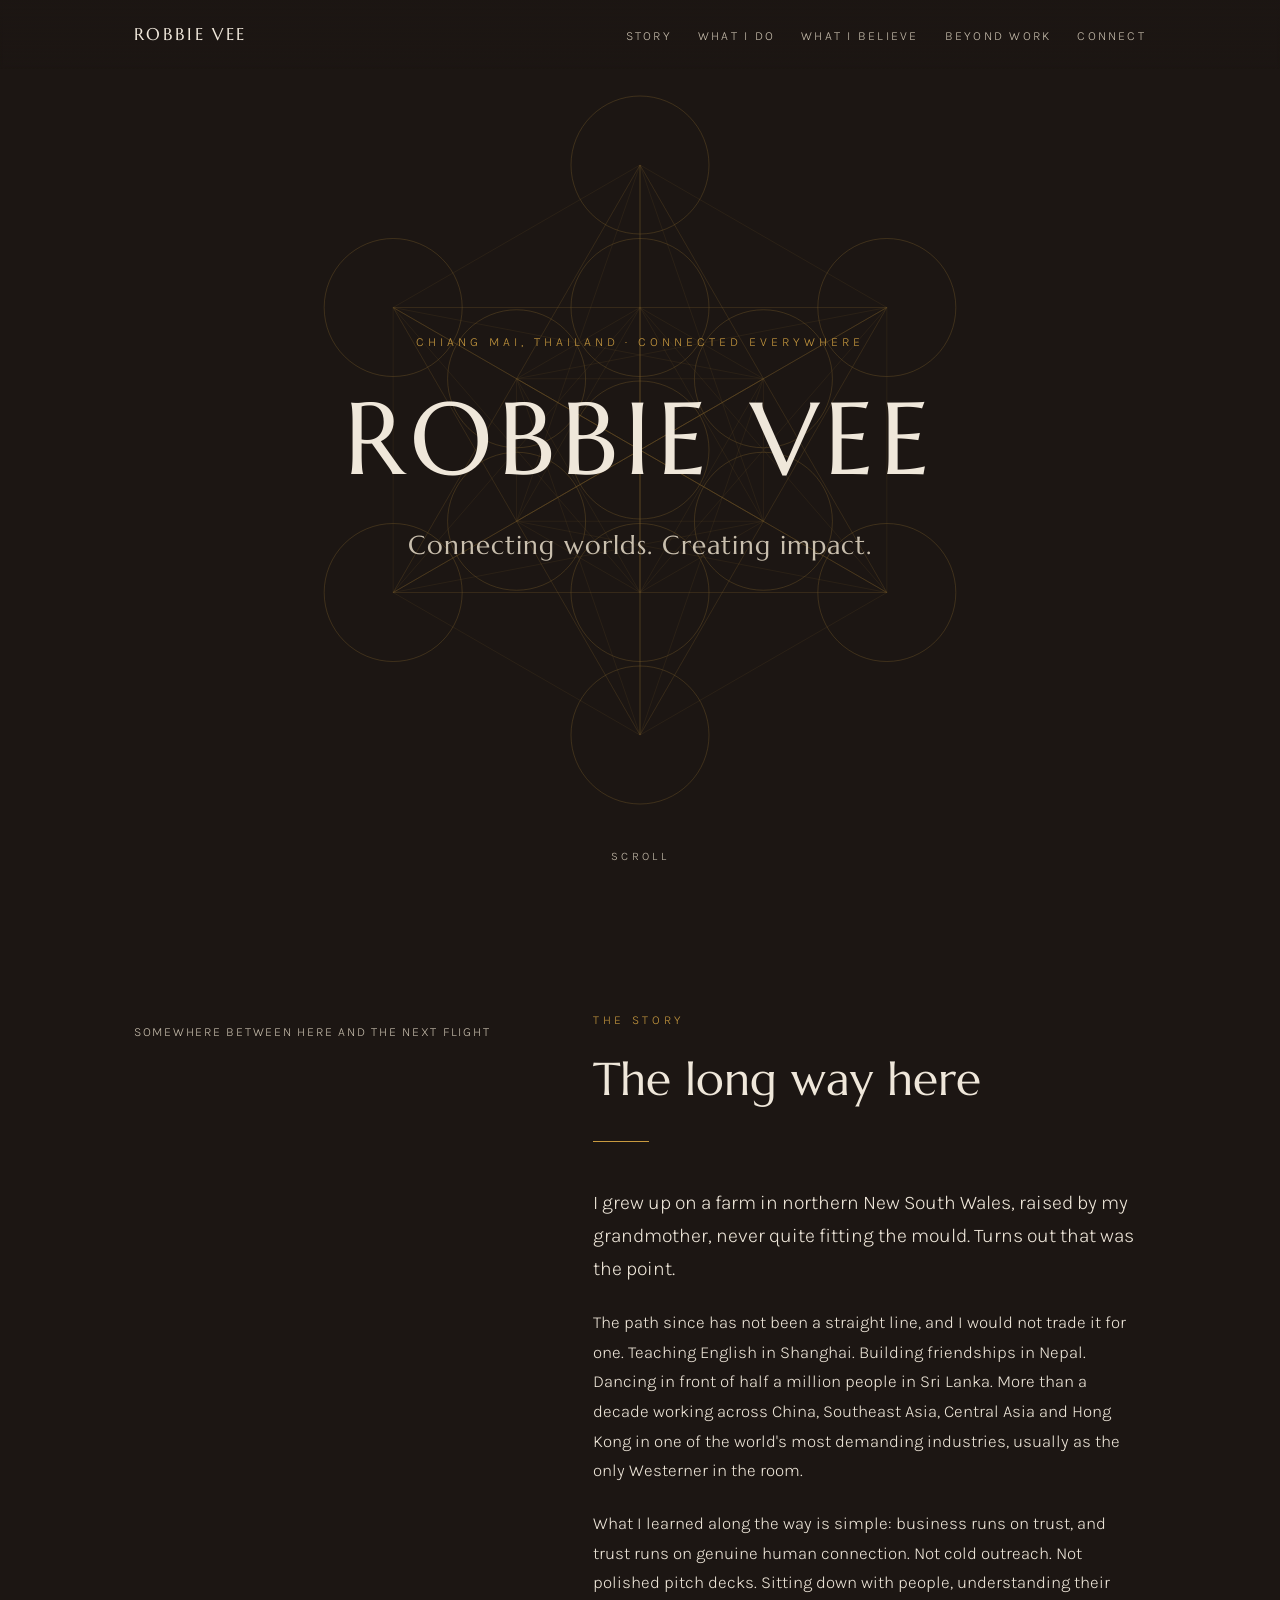
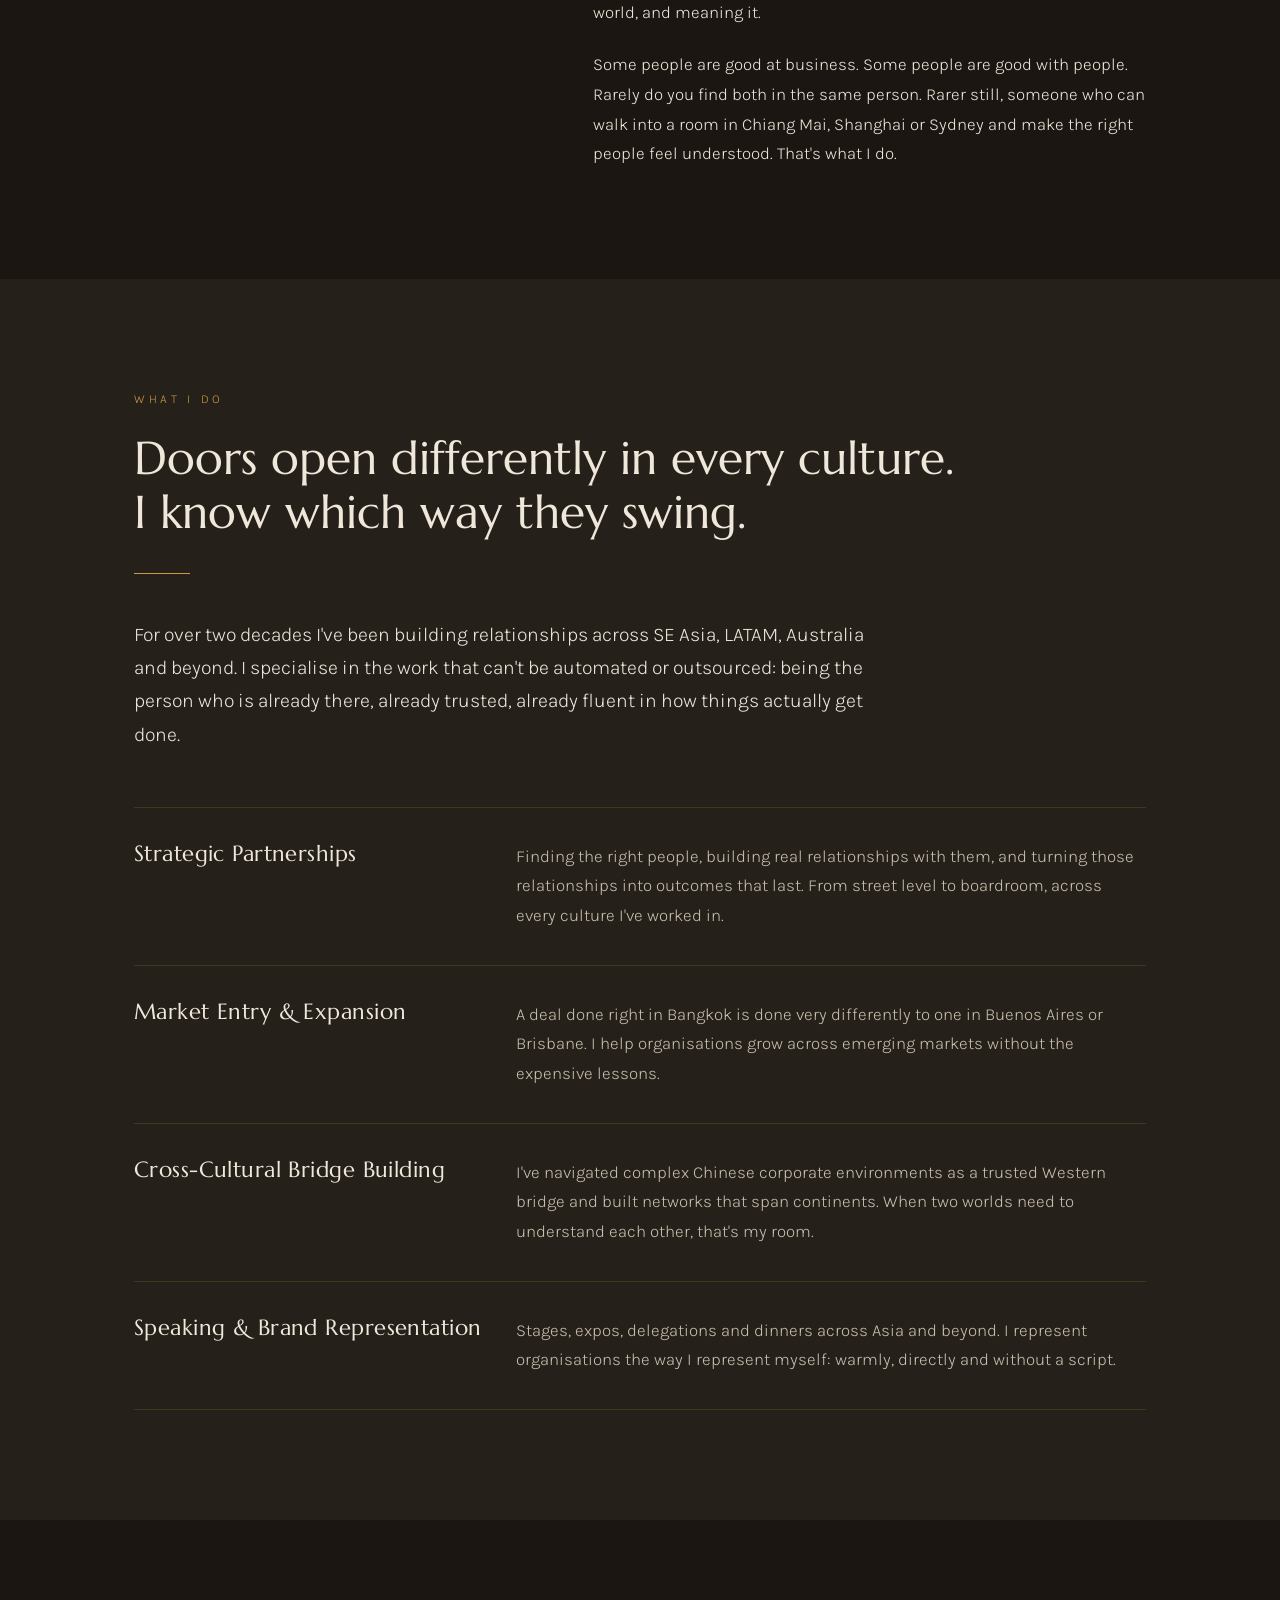
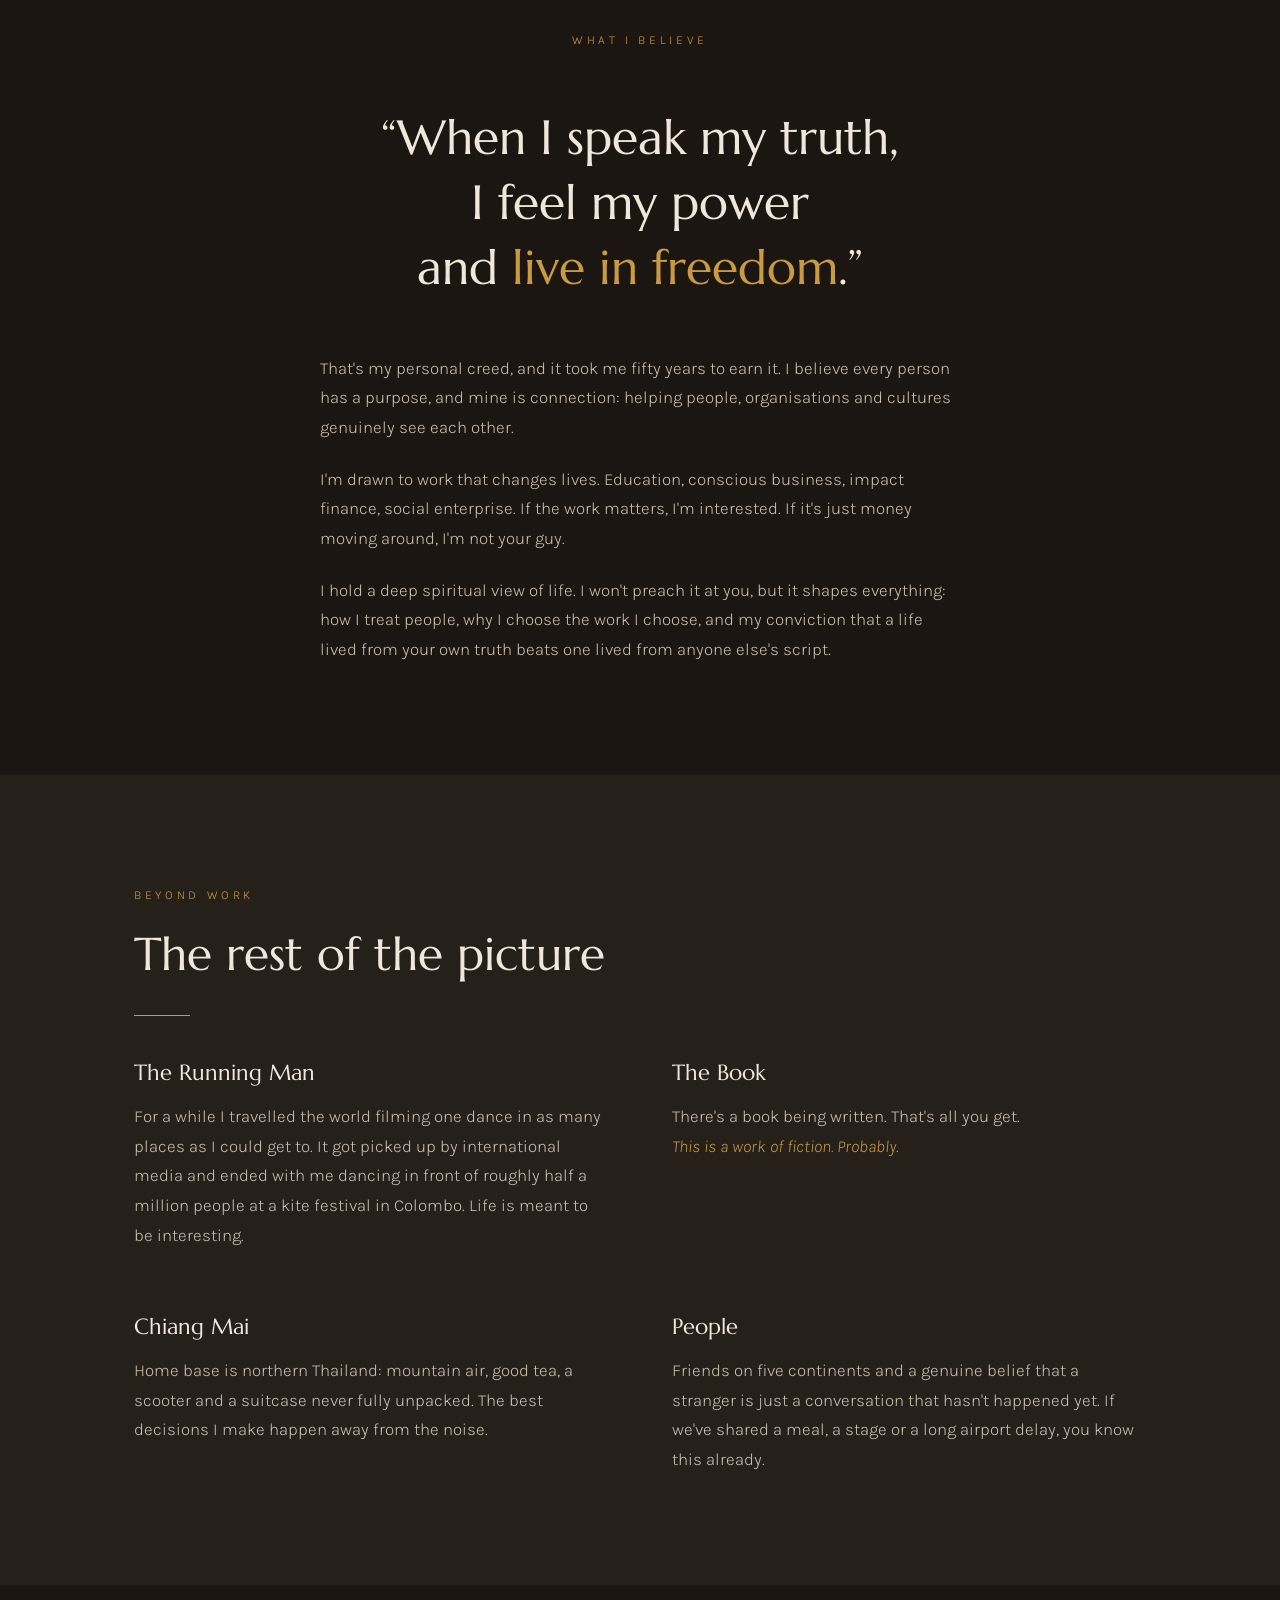
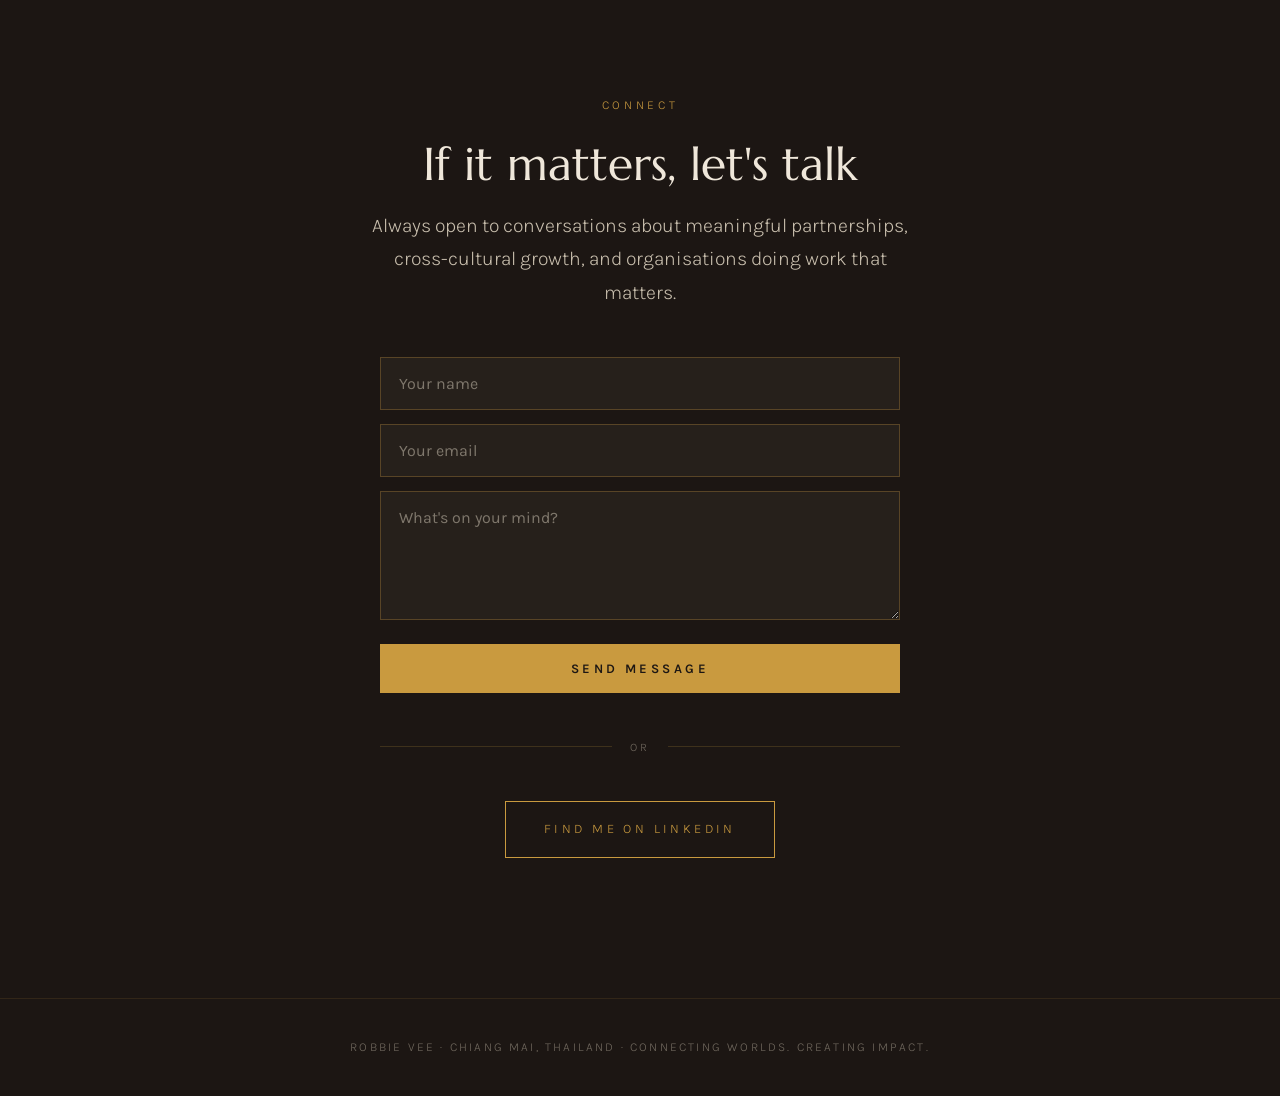
==== index.html @ 4f745de5 "Update index.html" ====
<!DOCTYPE html>
<html lang="en">
<head>
<meta charset="UTF-8">
<meta name="viewport" content="width=device-width, initial-scale=1.0">
<title>Robbie Vee</title>
<link rel="icon" href="data:image/svg+xml,%3Csvg xmlns='http://www.w3.org/2000/svg' viewBox='0 0 64 64'%3E%3Crect width='64' height='64' rx='12' fill='%231c1613'/%3E%3Ctext x='32' y='45' font-family='Georgia,serif' text-anchor='middle' font-size='30' fill='%23c99a3f'%3ERV%3C/text%3E%3C/svg%3E">
<meta name="description" content="Robbie Vee. Cross-cultural connector across SE Asia and emerging markets. Partnerships, business development and genuine human connection. Based in Chiang Mai.">
<link rel="canonical" href="https://robbievee.com/">
<link rel="preconnect" href="https://fonts.googleapis.com">
<link rel="preconnect" href="https://fonts.gstatic.com" crossorigin>
<link href="https://fonts.googleapis.com/css2?family=Marcellus&family=Karla:ital,wght@0,300;0,400;0,500;0,600;1,400&display=swap" rel="stylesheet">
<style>
:root{
  --teak:#1c1613;
  --teak-soft:#26201b;
  --ivory:#efe7da;
  --ivory-dim:#c9bfae;
  --brass:#c99a3f;
  --brass-soft:rgba(201,154,63,.35);
  --jade:#5e8f7c;
  --maxw:1060px;
}
*{margin:0;padding:0;box-sizing:border-box}
html{scroll-behavior:smooth}
body{
  background:var(--teak);
  color:var(--ivory);
  font-family:'Karla',sans-serif;
  font-weight:300;
  line-height:1.75;
  font-size:1.06rem;
  -webkit-font-smoothing:antialiased;
}
::selection{background:var(--brass);color:var(--teak)}
h1,h2,h3,.serif{font-family:'Marcellus',serif;font-weight:400;line-height:1.15}
a{color:var(--brass);text-decoration:none}
a:hover{color:var(--ivory)}
a:focus-visible,button:focus-visible{outline:2px solid var(--brass);outline-offset:3px}
.wrap{max-width:var(--maxw);margin:0 auto;padding:0 24px}

/* ---------- nav ---------- */
nav{
  position:fixed;top:0;left:0;right:0;z-index:50;
  background:linear-gradient(to bottom,rgba(28,22,19,.92),rgba(28,22,19,0));
  backdrop-filter:blur(2px);
}
.nav-inner{
  max-width:var(--maxw);margin:0 auto;padding:20px 24px;
  display:flex;justify-content:space-between;align-items:baseline;
}
.nav-name{font-family:'Marcellus',serif;font-size:1.05rem;letter-spacing:.14em;color:var(--ivory)}
.nav-links{display:flex;gap:26px;font-size:.78rem;letter-spacing:.18em;text-transform:uppercase}
.nav-links a{color:var(--ivory-dim)}
.nav-links a:hover{color:var(--brass)}
@media(max-width:640px){.nav-links{display:none}}

/* ---------- hero ---------- */
header{
  min-height:100svh;
  display:flex;align-items:center;justify-content:center;
  position:relative;overflow:hidden;text-align:center;
}
#cube{
  position:absolute;top:50%;left:50%;
  transform:translate(-50%,-50%);
  width:min(140vw,900px);height:min(140vw,900px);
  opacity:.5;pointer-events:none;
}
.hero-inner{position:relative;z-index:2;padding:0 24px}
.hero-eyebrow{
  font-size:.78rem;letter-spacing:.32em;text-transform:uppercase;
  color:var(--brass);margin-bottom:26px;
}
h1{
  font-size:clamp(3rem,10vw,6.4rem);
  letter-spacing:.06em;
  color:var(--ivory);
}
.hero-line{
  margin-top:26px;
  font-family:'Marcellus',serif;
  font-size:clamp(1.15rem,3vw,1.6rem);
  color:var(--ivory-dim);
  letter-spacing:.04em;
}
.hero-scroll{
  position:absolute;bottom:34px;left:50%;transform:translateX(-50%);
  font-size:.72rem;letter-spacing:.3em;text-transform:uppercase;color:var(--ivory-dim);
}

/* ---------- shared section ---------- */
section{padding:110px 0;position:relative}
.eyebrow{
  font-size:.76rem;letter-spacing:.3em;text-transform:uppercase;
  color:var(--brass);margin-bottom:22px;
}
h2{font-size:clamp(1.9rem,4.5vw,2.9rem);margin-bottom:34px;color:var(--ivory)}
.rule{width:56px;height:1px;background:var(--brass);margin:0 0 44px}
p+p{margin-top:1.35em}
.lede{font-size:1.22rem;line-height:1.7;color:var(--ivory)}
.cols{display:grid;grid-template-columns:minmax(0,1fr) minmax(0,1.4fr);gap:64px;align-items:start}
@media(max-width:820px){.cols{grid-template-columns:1fr;gap:36px}}
.sticky-side{position:sticky;top:120px}
@media(max-width:820px){.sticky-side{position:static}}
em{font-style:italic}

/* ---------- photo slots ---------- */
.photo{
  width:100%;aspect-ratio:4/5;object-fit:cover;
  border:1px solid var(--brass-soft);
  display:block;
  filter:saturate(.9);
}
.photo-wide{aspect-ratio:16/10}
.photo-cap{
  margin-top:12px;font-size:.78rem;letter-spacing:.14em;
  text-transform:uppercase;color:var(--ivory-dim);
}

/* ---------- story ---------- */
#story{background:var(--teak)}

/* ---------- work ---------- */
#work{background:var(--teak-soft)}
.work-list{margin-top:56px;display:grid;gap:0}
.work-item{
  padding:34px 0;border-top:1px solid rgba(201,154,63,.18);
  display:grid;grid-template-columns:minmax(0,.9fr) minmax(0,1.6fr);gap:28px;
}
.work-item:last-child{border-bottom:1px solid rgba(201,154,63,.18)}
.work-item h3{font-size:1.35rem;color:var(--ivory);letter-spacing:.02em}
.work-item p{color:var(--ivory-dim)}
@media(max-width:680px){.work-item{grid-template-columns:1fr;gap:10px}}

/* ---------- believe ---------- */
#believe{background:var(--teak);text-align:center}
#believe .wrap{max-width:820px}
.creed{
  font-family:'Marcellus',serif;
  font-size:clamp(1.7rem,5vw,3rem);
  line-height:1.35;color:var(--ivory);
  margin:54px 0;
}
.creed span{color:var(--brass)}
.believe-body{text-align:left;max-width:640px;margin:0 auto;color:var(--ivory-dim)}
.believe-body p+p{margin-top:1.3em}

/* ---------- beyond ---------- */
#beyond{background:var(--teak-soft)}
.beyond-grid{display:grid;grid-template-columns:1fr 1fr;gap:64px;margin-top:20px}
@media(max-width:760px){.beyond-grid{grid-template-columns:1fr;gap:48px}}
.beyond-grid h3{font-size:1.4rem;margin-bottom:16px;color:var(--ivory)}
.beyond-grid p{color:var(--ivory-dim)}
.probably{color:var(--brass);font-style:italic}

/* ---------- connect ---------- */
#connect{background:var(--teak);text-align:center;padding-bottom:140px}
#connect h2{margin-bottom:18px}
#connect .lede{max-width:560px;margin:0 auto 48px;color:var(--ivory-dim)}
.connect-links{display:flex;gap:22px;justify-content:center;flex-wrap:wrap}
.btn{
  display:inline-block;padding:16px 38px;
  border:1px solid var(--brass);color:var(--brass);
  font-size:.82rem;letter-spacing:.26em;text-transform:uppercase;
  transition:background .25s,color .25s;
}
.btn:hover{background:var(--brass);color:var(--teak)}
.btn.solid{background:var(--brass);color:var(--teak)}
.btn.solid:hover{background:var(--ivory);border-color:var(--ivory)}
.contact-form{max-width:520px;margin:0 auto;display:grid;grid-template-columns:1fr;gap:14px;text-align:left}
.contact-form input,.contact-form textarea{
  -webkit-appearance:none;appearance:none;border-radius:0;
  width:100%;padding:16px 18px;
  background-color:var(--teak-soft);border:1px solid rgba(201,154,63,.3);
  color:var(--ivory);font-family:'Karla',sans-serif;font-size:16px;
  resize:vertical;
}
.contact-form input::placeholder,.contact-form textarea::placeholder{color:rgba(201,191,174,.55)}
.contact-form input:focus,.contact-form textarea:focus{outline:none;border-color:var(--brass)}
.contact-form .btn{
  -webkit-appearance:none;appearance:none;border-radius:0;
  cursor:pointer;width:100%;margin-top:10px;
  font-family:'Karla',sans-serif;font-weight:600;
}
.form-divider{
  display:flex;align-items:center;gap:18px;
  max-width:520px;margin:44px auto;
  font-size:.72rem;letter-spacing:.3em;text-transform:uppercase;
  color:rgba(201,191,174,.5);
}
.form-divider::before,.form-divider::after{
  content:'';flex:1;height:1px;background:rgba(201,154,63,.2);
}

footer{
  padding:38px 24px;text-align:center;
  font-size:.76rem;letter-spacing:.18em;text-transform:uppercase;
  color:rgba(201,191,174,.5);
  border-top:1px solid rgba(201,154,63,.12);
  background:var(--teak);
}

/* ---------- reveal ---------- */
.reveal{opacity:0;transform:translateY(22px);transition:opacity .8s ease,transform .8s ease}
.reveal.in{opacity:1;transform:none}
@media(prefers-reduced-motion:reduce){
  html{scroll-behavior:auto}
  .reveal{opacity:1;transform:none;transition:none}
  #cube{animation:none!important}
}
</style>
</head>
<body>

<nav>
  <div class="nav-inner">
    <a class="nav-name" href="/" onclick="window.scrollTo({top:0,behavior:'smooth'});return false" style="color:var(--ivory)">ROBBIE VEE</a>
    <div class="nav-links">
      <a href="#story">Story</a>
      <a href="#work">What I Do</a>
      <a href="#believe">What I Believe</a>
      <a href="#beyond">Beyond Work</a>
      <a href="#connect">Connect</a>
    </div>
  </div>
</nav>

<header>
  <svg id="cube" viewBox="0 0 600 600" aria-hidden="true"></svg>
  <div class="hero-inner">
    <div class="hero-eyebrow">Chiang Mai, Thailand &middot; Connected Everywhere</div>
    <h1>ROBBIE VEE</h1>
    <div class="hero-line">Connecting worlds. Creating impact.</div>
  </div>
  <div class="hero-scroll">Scroll</div>
</header>

<section id="story">
  <div class="wrap cols">
    <div class="sticky-side reveal">
      <!-- Replace src with your portrait. Keep the filename simple: portrait.jpg -->
      <img class="photo" src="portrait.jpg" alt="Robbie Vee" onerror="this.style.display='none'">
      <div class="photo-cap">Somewhere between here and the next flight</div>
    </div>
    <div>
      <div class="eyebrow reveal">The Story</div>
      <h2 class="reveal">The long way here</h2>
      <div class="rule reveal"></div>
      <p class="lede reveal">I grew up on a farm in northern New South Wales, raised by my grandmother, never quite fitting the mould. Turns out that was the point.</p>
      <p class="reveal">The path since has not been a straight line, and I would not trade it for one. Teaching English in Shanghai. Building friendships in Nepal. Dancing in front of half a million people in Sri Lanka. More than a decade working across China, Southeast Asia, Central Asia and Hong Kong in one of the world's most demanding industries, usually as the only Westerner in the room.</p>
      <p class="reveal">What I learned along the way is simple: business runs on trust, and trust runs on genuine human connection. Not cold outreach. Not polished pitch decks. Sitting down with people, understanding their world, and meaning it.</p>
      <p class="reveal">Some people are good at business. Some people are good with people. Rarely do you find both in the same person. Rarer still, someone who can walk into a room in Chiang Mai, Shanghai or Sydney and make the right people feel understood. That's what I do.</p>
    </div>
  </div>
</section>

<section id="work">
  <div class="wrap">
    <div class="eyebrow reveal">What I Do</div>
    <h2 class="reveal">Doors open differently in every culture.<br>I know which way they swing.</h2>
    <div class="rule reveal"></div>
    <p class="lede reveal" style="max-width:760px">For over two decades I've been building relationships across SE Asia, LATAM, Australia and beyond. I specialise in the work that can't be automated or outsourced: being the person who is already there, already trusted, already fluent in how things actually get done.</p>

    <div class="work-list">
      <div class="work-item reveal">
        <h3>Strategic Partnerships</h3>
        <p>Finding the right people, building real relationships with them, and turning those relationships into outcomes that last. From street level to boardroom, across every culture I've worked in.</p>
      </div>
      <div class="work-item reveal">
        <h3>Market Entry &amp; Expansion</h3>
        <p>A deal done right in Bangkok is done very differently to one in Buenos Aires or Brisbane. I help organisations grow across emerging markets without the expensive lessons.</p>
      </div>
      <div class="work-item reveal">
        <h3>Cross-Cultural Bridge Building</h3>
        <p>I've navigated complex Chinese corporate environments as a trusted Western bridge and built networks that span continents. When two worlds need to understand each other, that's my room.</p>
      </div>
      <div class="work-item reveal">
        <h3>Speaking &amp; Brand Representation</h3>
        <p>Stages, expos, delegations and dinners across Asia and beyond. I represent organisations the way I represent myself: warmly, directly and without a script.</p>
      </div>
    </div>
  </div>
</section>

<section id="believe">
  <div class="wrap">
    <div class="eyebrow reveal">What I Believe</div>
    <div class="creed reveal">&ldquo;When I speak my truth,<br>I feel my power<br>and <span>live in freedom</span>.&rdquo;</div>
    <div class="believe-body">
      <p class="reveal">That's my personal creed, and it took me fifty years to earn it. I believe every person has a purpose, and mine is connection: helping people, organisations and cultures genuinely see each other.</p>
      <p class="reveal">I'm drawn to work that changes lives. Education, conscious business, impact finance, social enterprise. If the work matters, I'm interested. If it's just money moving around, I'm not your guy.</p>
      <p class="reveal">I hold a deep spiritual view of life. I won't preach it at you, but it shapes everything: how I treat people, why I choose the work I choose, and my conviction that a life lived from your own truth beats one lived from anyone else's script.</p>
    </div>
  </div>
</section>

<section id="beyond">
  <div class="wrap">
    <div class="eyebrow reveal">Beyond Work</div>
    <h2 class="reveal">The rest of the picture</h2>
    <div class="rule reveal"></div>
    <div class="beyond-grid">
      <div class="reveal">
        <h3>The Running Man</h3>
        <p>For a while I travelled the world filming one dance in as many places as I could get to. It got picked up by international media and ended with me dancing in front of roughly half a million people at a kite festival in Colombo. Life is meant to be interesting.</p>
      </div>
      <div class="reveal">
        <h3>The Book</h3>
        <p>There's a book being written. That's all you get.<br><span class="probably">This is a work of fiction. Probably.</span></p>
      </div>
      <div class="reveal">
        <h3>Chiang Mai</h3>
        <p>Home base is northern Thailand: mountain air, good tea, a scooter and a suitcase never fully unpacked. The best decisions I make happen away from the noise.</p>
      </div>
      <div class="reveal">
        <h3>People</h3>
        <p>Friends on five continents and a genuine belief that a stranger is just a conversation that hasn't happened yet. If we've shared a meal, a stage or a long airport delay, you know this already.</p>
      </div>
    </div>
  </div>
</section>

<section id="connect">
  <div class="wrap">
    <div class="eyebrow reveal">Connect</div>
    <h2 class="reveal">If it matters, let's talk</h2>
    <p class="lede reveal">Always open to conversations about meaningful partnerships, cross-cultural growth, and organisations doing work that matters.</p>
    <form class="contact-form reveal" id="contactForm" action="https://formspree.io/f/xeebnbdw" method="POST">
      <input type="text" name="_gotcha" style="display:none" tabindex="-1" autocomplete="off">
      <input type="text" name="name" placeholder="Your name" required>
      <input type="email" name="email" placeholder="Your email" required>
      <textarea name="message" rows="5" placeholder="What's on your mind?" required></textarea>
      <button type="submit" class="btn solid" id="sendBtn">Send Message</button>
    </form>
    <div id="formSuccess" style="display:none;max-width:520px;margin:0 auto;text-align:center">
      <p class="serif" style="font-size:1.5rem;color:var(--brass);margin-bottom:10px">Message received.</p>
      <p style="color:var(--ivory-dim)">Thanks for reaching out. I'll be in touch soon.</p>
    </div>
    <div class="form-divider reveal">or</div>
    <div class="connect-links reveal">
      <a class="btn" href="https://www.linkedin.com/in/robbievee" target="_blank" rel="noopener">Find me on LinkedIn</a>
    </div>
  </div>
</section>

<footer>
  Robbie Vee &middot; Chiang Mai, Thailand &middot; Connecting Worlds. Creating Impact.
</footer>

<script>
/* Metatron's Cube: 13 circles, every centre connected */
(function(){
  const svg=document.getElementById('cube');
  const NS='http://www.w3.org/2000/svg';
  const cx=300,cy=300,r1=95,r2=190,cr=46;
  const pts=[[cx,cy]];
  for(let i=0;i<6;i++){
    const a=Math.PI/180*(60*i-90);
    pts.push([cx+r1*Math.cos(a),cy+r1*Math.sin(a)]);
    pts.push([cx+r2*Math.cos(a),cy+r2*Math.sin(a)]);
  }
  const g=document.createElementNS(NS,'g');
  g.setAttribute('stroke','#c99a3f');g.setAttribute('fill','none');
  for(let i=0;i<pts.length;i++){
    for(let j=i+1;j<pts.length;j++){
      const l=document.createElementNS(NS,'line');
      l.setAttribute('x1',pts[i][0]);l.setAttribute('y1',pts[i][1]);
      l.setAttribute('x2',pts[j][0]);l.setAttribute('y2',pts[j][1]);
      l.setAttribute('stroke-width','.35');l.setAttribute('opacity','.32');
      g.appendChild(l);
    }
  }
  pts.forEach(p=>{
    const c=document.createElementNS(NS,'circle');
    c.setAttribute('cx',p[0]);c.setAttribute('cy',p[1]);c.setAttribute('r',cr);
    c.setAttribute('stroke-width','.6');c.setAttribute('opacity','.45');
    g.appendChild(c);
  });
  svg.appendChild(g);
})();

/* clean URLs: scroll to sections without hashes ever appearing */
(function(){
  document.querySelectorAll('a[href^="#"]').forEach(function(a){
    a.addEventListener('click',function(e){
      e.preventDefault();
      var t=document.querySelector(a.getAttribute('href'));
      if(t)t.scrollIntoView({behavior:'smooth'});
    });
  });
})();

/* contact form: submit in background, show inline success */
(function(){
  const form=document.getElementById('contactForm');
  if(!form)return;
  form.addEventListener('submit',async function(e){
    e.preventDefault();
    const btn=document.getElementById('sendBtn');
    btn.textContent='Sending...';btn.disabled=true;
    try{
      const res=await fetch(form.action,{
        method:'POST',
        body:new FormData(form),
        headers:{'Accept':'application/json'}
      });
      if(res.ok){
        form.reset();
        form.style.display='none';
        document.getElementById('formSuccess').style.display='block';
      }else{throw new Error();}
    }catch(err){
      btn.textContent='Something went wrong. Try again';
      btn.disabled=false;
      setTimeout(()=>{btn.textContent='Send Message';},3500);
    }
  });
})();

/* scroll reveal */
(function(){
  if(matchMedia('(prefers-reduced-motion: reduce)').matches)return;
  const io=new IntersectionObserver(es=>{
    es.forEach(e=>{if(e.isIntersecting){e.target.classList.add('in');io.unobserve(e.target);}});
  },{threshold:.12});
  document.querySelectorAll('.reveal').forEach(el=>io.observe(el));
})();
</script>
</body>
</html>
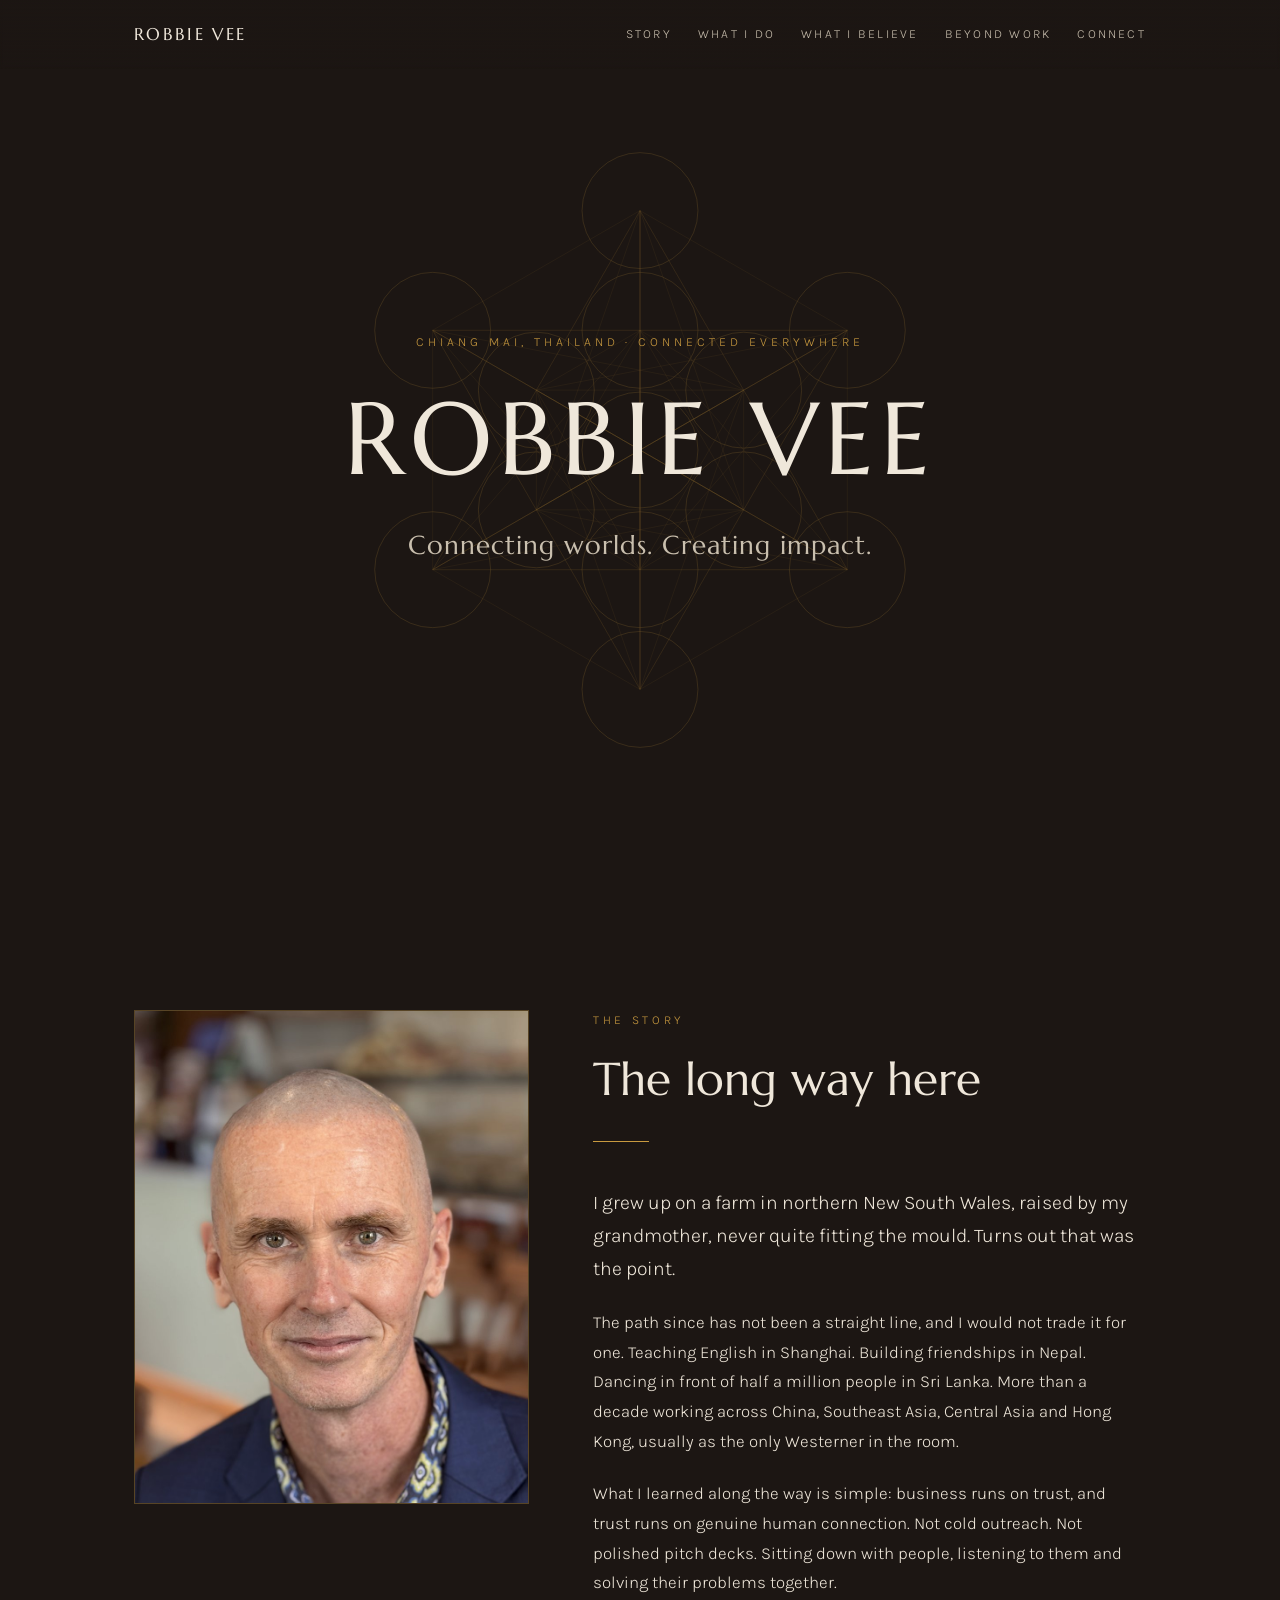
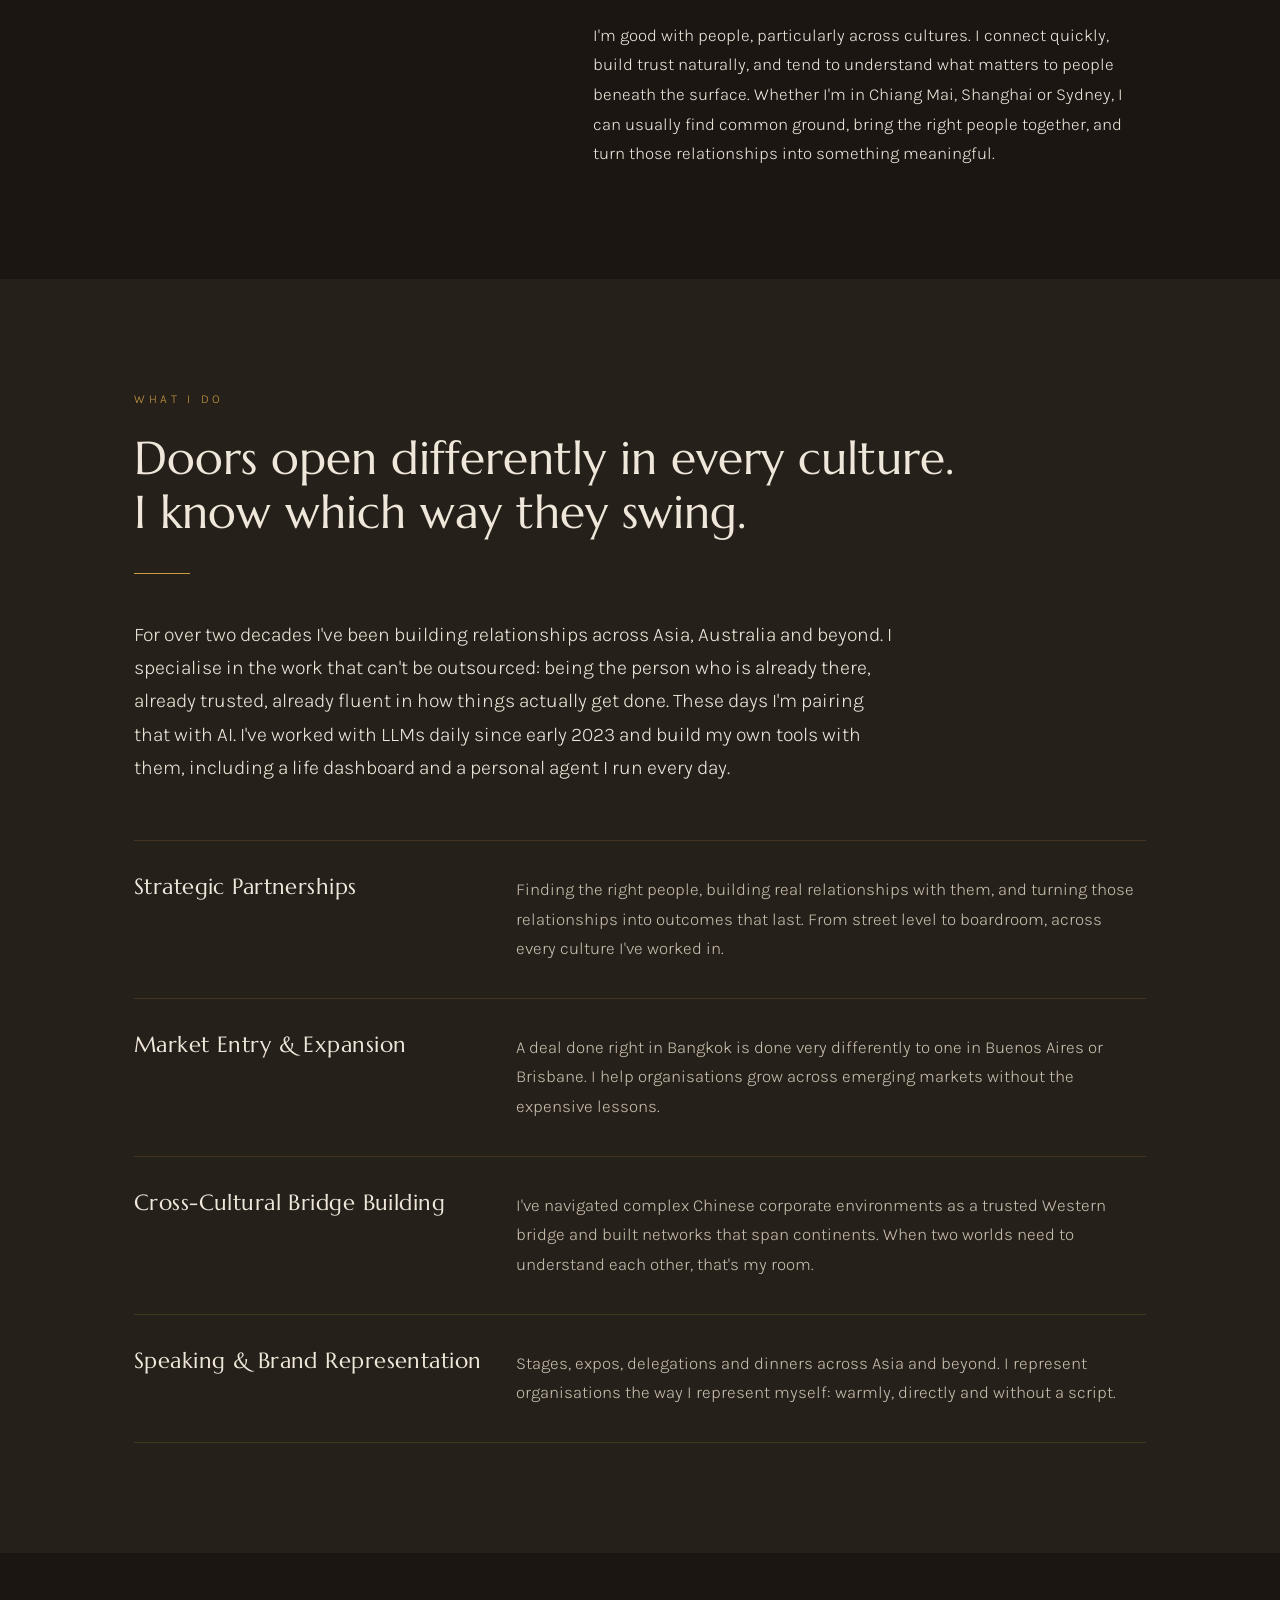
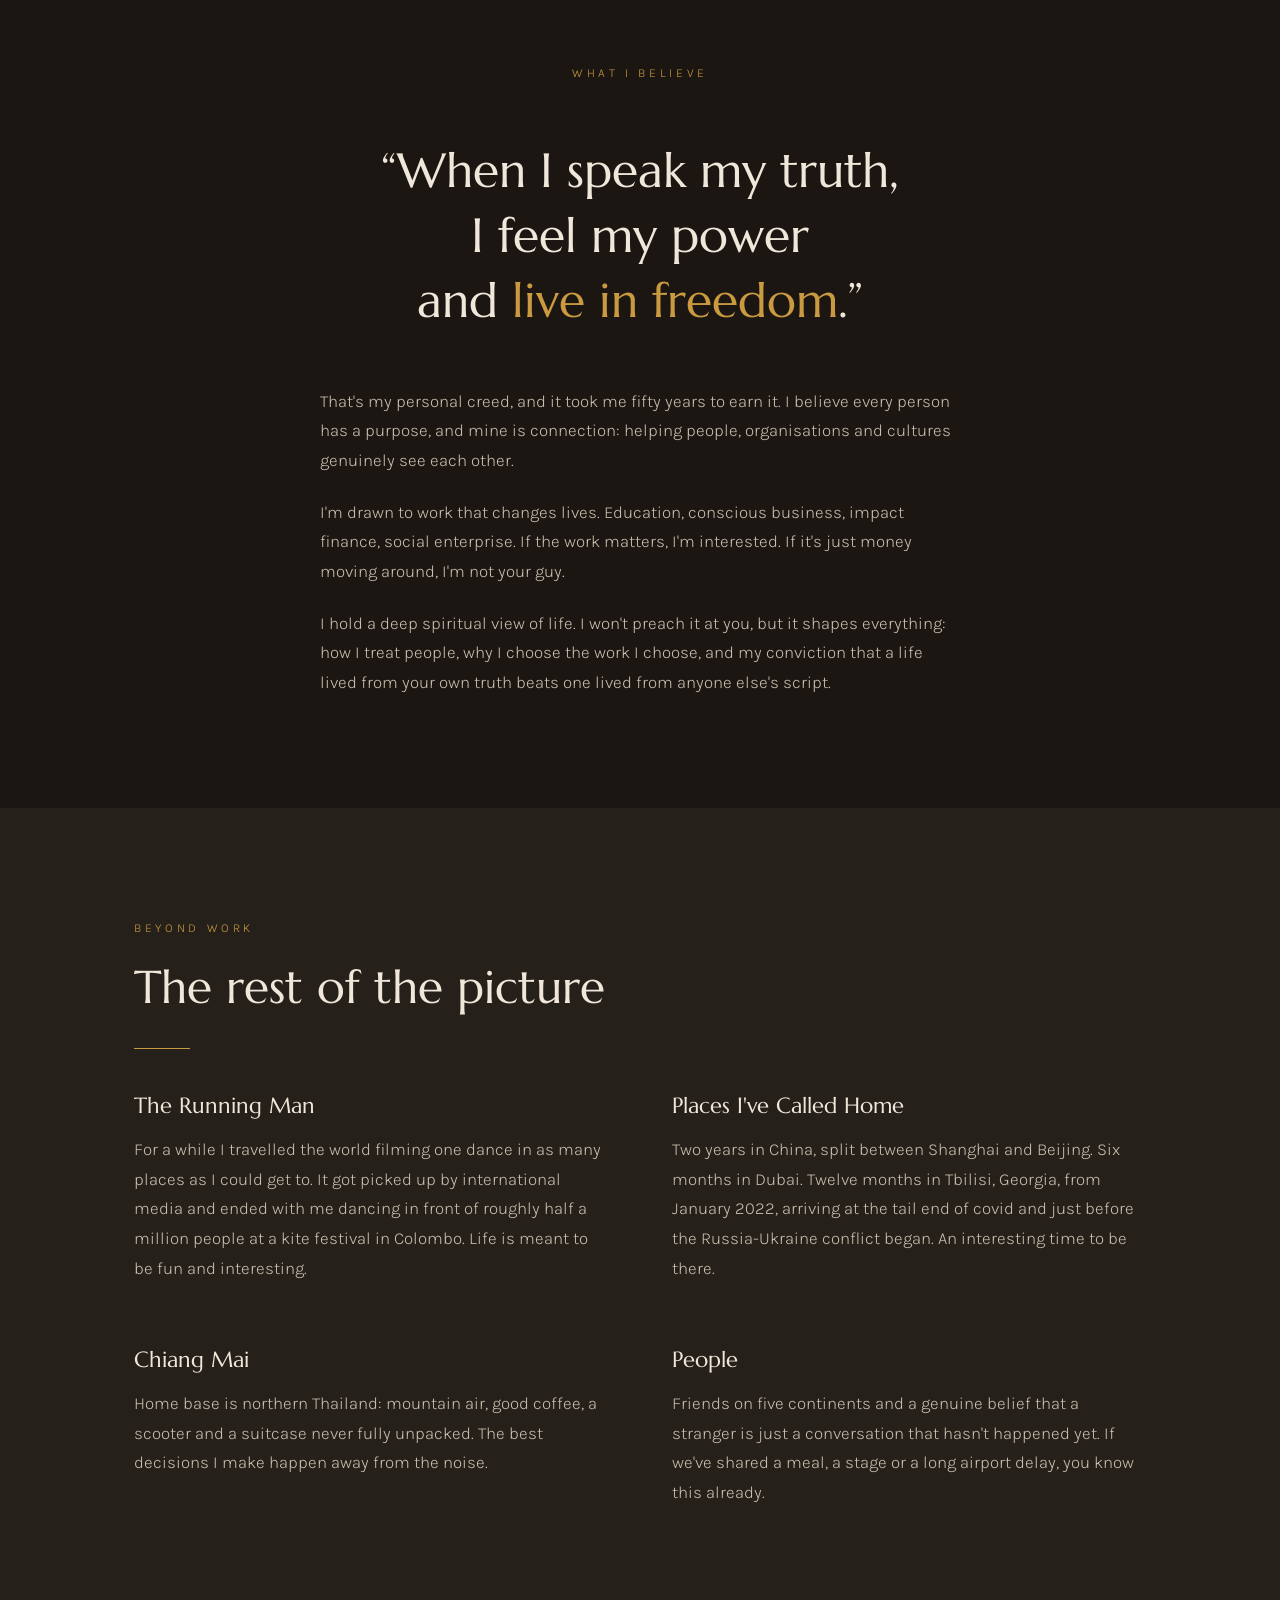
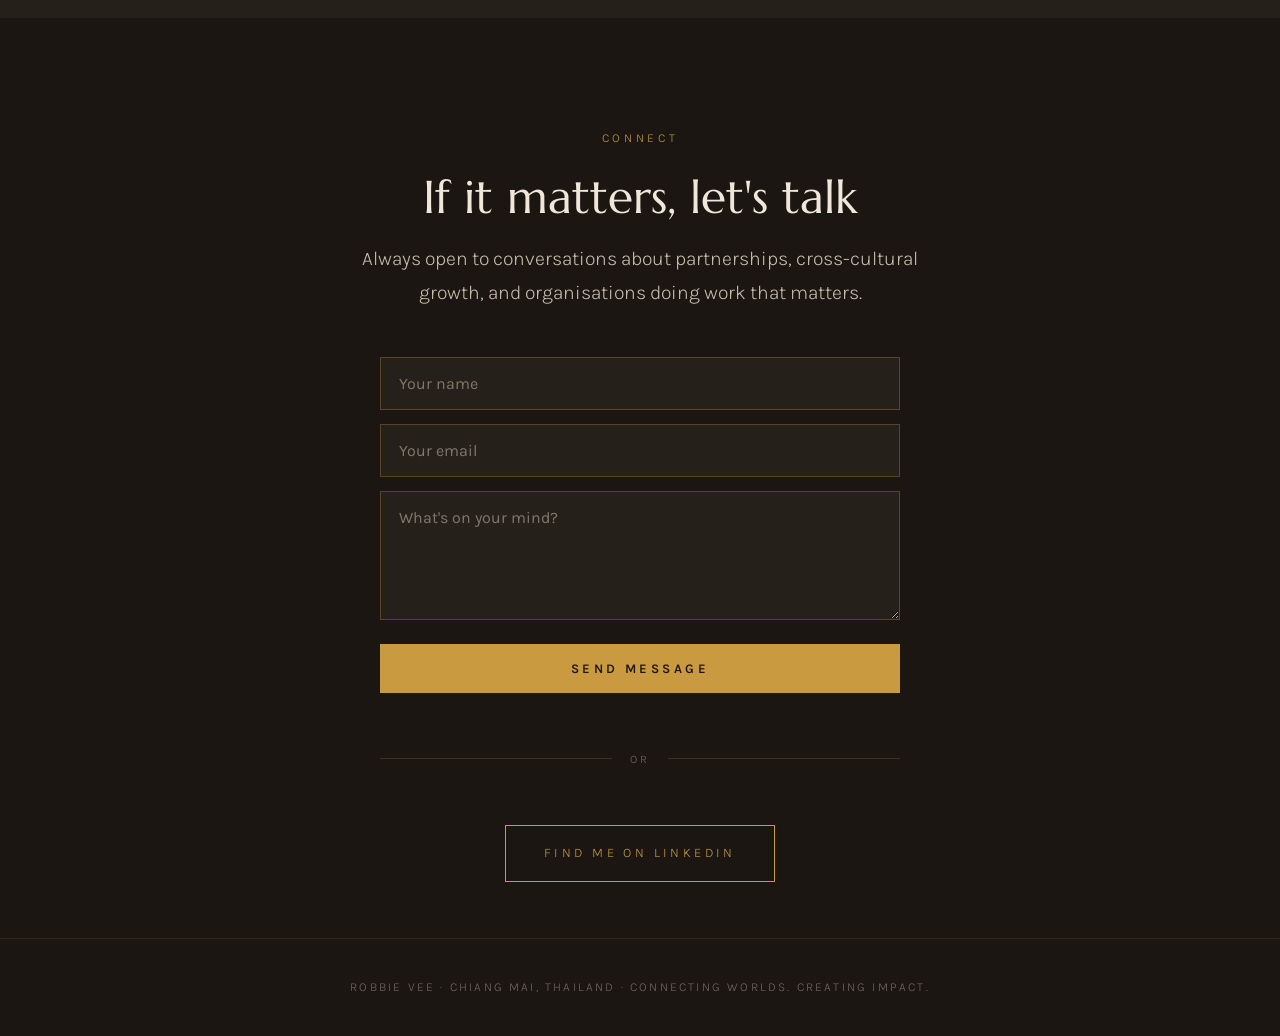
==== commit 1035b121: "Add files via upload" ====
--- a/index.html
+++ b/index.html
@@ -5,7 +5,7 @@
 <meta name="viewport" content="width=device-width, initial-scale=1.0">
 <title>Robbie Vee</title>
 <link rel="icon" href="data:image/svg+xml,%3Csvg xmlns='http://www.w3.org/2000/svg' viewBox='0 0 64 64'%3E%3Crect width='64' height='64' rx='12' fill='%231c1613'/%3E%3Ctext x='32' y='45' font-family='Georgia,serif' text-anchor='middle' font-size='30' fill='%23c99a3f'%3ERV%3C/text%3E%3C/svg%3E">
-<meta name="description" content="Robbie Vee. Cross-cultural connector across SE Asia and emerging markets. Partnerships, business development and genuine human connection. Based in Chiang Mai.">
+<meta name="description" content="Robbie Vee. Cross-cultural connector across Asia and emerging markets. Partnerships, social impact, and a working interest in AI and emerging tech. Based in Chiang Mai.">
 <link rel="canonical" href="https://robbievee.com/">
 <link rel="preconnect" href="https://fonts.googleapis.com">
 <link rel="preconnect" href="https://fonts.gstatic.com" crossorigin>
@@ -32,6 +32,7 @@
   font-size:1.06rem;
   -webkit-font-smoothing:antialiased;
 }
+body.nav-open{overflow:hidden}
 ::selection{background:var(--brass);color:var(--teak)}
 h1,h2,h3,.serif{font-family:'Marcellus',serif;font-weight:400;line-height:1.15}
 a{color:var(--brass);text-decoration:none}
@@ -47,13 +48,45 @@
 }
 .nav-inner{
   max-width:var(--maxw);margin:0 auto;padding:20px 24px;
-  display:flex;justify-content:space-between;align-items:baseline;
-}
-.nav-name{font-family:'Marcellus',serif;font-size:1.05rem;letter-spacing:.14em;color:var(--ivory)}
+  display:flex;justify-content:space-between;align-items:center;
+}
+.nav-name{font-family:'Marcellus',serif;font-size:1.05rem;letter-spacing:.14em;color:var(--ivory);position:relative;z-index:60}
 .nav-links{display:flex;gap:26px;font-size:.78rem;letter-spacing:.18em;text-transform:uppercase}
 .nav-links a{color:var(--ivory-dim)}
 .nav-links a:hover{color:var(--brass)}
-@media(max-width:640px){.nav-links{display:none}}
+
+/* hamburger */
+.nav-toggle{
+  display:none;position:relative;z-index:60;
+  width:34px;height:26px;background:none;border:0;cursor:pointer;padding:0;
+}
+.nav-toggle span{
+  display:block;position:absolute;left:4px;right:4px;height:1px;
+  background:var(--ivory);
+  transition:transform .3s ease,opacity .2s ease,top .3s ease;
+}
+.nav-toggle span:nth-child(1){top:5px}
+.nav-toggle span:nth-child(2){top:12px}
+.nav-toggle span:nth-child(3){top:19px}
+.nav-toggle.open span:nth-child(1){top:12px;transform:rotate(45deg);background:var(--brass)}
+.nav-toggle.open span:nth-child(2){opacity:0}
+.nav-toggle.open span:nth-child(3){top:12px;transform:rotate(-45deg);background:var(--brass)}
+
+@media(max-width:640px){
+  .nav-toggle{display:block}
+  nav{background:rgba(28,22,19,.94)}
+  .nav-links{
+    position:fixed;top:0;left:0;right:0;bottom:0;
+    background:var(--teak);
+    flex-direction:column;justify-content:center;align-items:center;
+    gap:34px;font-size:.92rem;letter-spacing:.24em;
+    transform:translateY(-102%);
+    transition:transform .38s cubic-bezier(.4,0,.2,1);
+    z-index:55;
+  }
+  .nav-links.open{transform:none}
+  .nav-links a{color:var(--ivory)}
+}
 
 /* ---------- hero ---------- */
 header{
@@ -64,7 +97,8 @@
 #cube{
   position:absolute;top:50%;left:50%;
   transform:translate(-50%,-50%);
-  width:min(140vw,900px);height:min(140vw,900px);
+  width:min(132vw,84svh,900px);
+  height:min(132vw,84svh,900px);
   opacity:.5;pointer-events:none;
 }
 .hero-inner{position:relative;z-index:2;padding:0 24px}
@@ -84,13 +118,10 @@
   color:var(--ivory-dim);
   letter-spacing:.04em;
 }
-.hero-scroll{
-  position:absolute;bottom:34px;left:50%;transform:translateX(-50%);
-  font-size:.72rem;letter-spacing:.3em;text-transform:uppercase;color:var(--ivory-dim);
-}
 
 /* ---------- shared section ---------- */
 section{padding:110px 0;position:relative}
+@media(max-width:640px){section{padding:72px 0}}
 .eyebrow{
   font-size:.76rem;letter-spacing:.3em;text-transform:uppercase;
   color:var(--brass);margin-bottom:22px;
@@ -100,22 +131,17 @@
 p+p{margin-top:1.35em}
 .lede{font-size:1.22rem;line-height:1.7;color:var(--ivory)}
 .cols{display:grid;grid-template-columns:minmax(0,1fr) minmax(0,1.4fr);gap:64px;align-items:start}
-@media(max-width:820px){.cols{grid-template-columns:1fr;gap:36px}}
+@media(max-width:820px){.cols{grid-template-columns:1fr;gap:40px}}
 .sticky-side{position:sticky;top:120px}
-@media(max-width:820px){.sticky-side{position:static}}
+@media(max-width:820px){.sticky-side{position:static;max-width:420px;margin:0 auto}}
 em{font-style:italic}
 
-/* ---------- photo slots ---------- */
+/* ---------- photo ---------- */
 .photo{
   width:100%;aspect-ratio:4/5;object-fit:cover;
   border:1px solid var(--brass-soft);
   display:block;
   filter:saturate(.9);
-}
-.photo-wide{aspect-ratio:16/10}
-.photo-cap{
-  margin-top:12px;font-size:.78rem;letter-spacing:.14em;
-  text-transform:uppercase;color:var(--ivory-dim);
 }
 
 /* ---------- story ---------- */
@@ -152,10 +178,9 @@
 @media(max-width:760px){.beyond-grid{grid-template-columns:1fr;gap:48px}}
 .beyond-grid h3{font-size:1.4rem;margin-bottom:16px;color:var(--ivory)}
 .beyond-grid p{color:var(--ivory-dim)}
-.probably{color:var(--brass);font-style:italic}
 
 /* ---------- connect ---------- */
-#connect{background:var(--teak);text-align:center;padding-bottom:140px}
+#connect{background:var(--teak);text-align:center;padding-bottom:56px}
 #connect h2{margin-bottom:18px}
 #connect .lede{max-width:560px;margin:0 auto 48px;color:var(--ivory-dim)}
 .connect-links{display:flex;gap:22px;justify-content:center;flex-wrap:wrap}
@@ -185,7 +210,7 @@
 }
 .form-divider{
   display:flex;align-items:center;gap:18px;
-  max-width:520px;margin:44px auto;
+  max-width:520px;margin:56px auto;
   font-size:.72rem;letter-spacing:.3em;text-transform:uppercase;
   color:rgba(201,191,174,.5);
 }
@@ -200,6 +225,24 @@
   border-top:1px solid rgba(201,154,63,.12);
   background:var(--teak);
 }
+
+/* ---------- back to top (mobile) ---------- */
+.to-top{
+  display:none;
+  position:fixed;right:18px;bottom:18px;z-index:45;
+  width:44px;height:44px;
+  background:rgba(38,32,27,.9);
+  border:1px solid var(--brass-soft);
+  color:var(--brass);
+  align-items:center;justify-content:center;
+  cursor:pointer;
+  opacity:0;pointer-events:none;
+  transition:opacity .3s ease;
+  -webkit-appearance:none;appearance:none;border-radius:0;
+}
+.to-top svg{width:16px;height:16px;display:block}
+.to-top.show{opacity:1;pointer-events:auto}
+@media(max-width:640px){.to-top{display:flex}}
 
 /* ---------- reveal ---------- */
 .reveal{opacity:0;transform:translateY(22px);transition:opacity .8s ease,transform .8s ease}
@@ -216,7 +259,10 @@
 <nav>
   <div class="nav-inner">
     <a class="nav-name" href="/" onclick="window.scrollTo({top:0,behavior:'smooth'});return false" style="color:var(--ivory)">ROBBIE VEE</a>
-    <div class="nav-links">
+    <button class="nav-toggle" id="navToggle" aria-label="Menu" aria-expanded="false" aria-controls="navLinks">
+      <span></span><span></span><span></span>
+    </button>
+    <div class="nav-links" id="navLinks">
       <a href="#story">Story</a>
       <a href="#work">What I Do</a>
       <a href="#believe">What I Believe</a>
@@ -233,24 +279,21 @@
     <h1>ROBBIE VEE</h1>
     <div class="hero-line">Connecting worlds. Creating impact.</div>
   </div>
-  <div class="hero-scroll">Scroll</div>
 </header>
 
 <section id="story">
   <div class="wrap cols">
     <div class="sticky-side reveal">
-      <!-- Replace src with your portrait. Keep the filename simple: portrait.jpg -->
       <img class="photo" src="portrait.jpg" alt="Robbie Vee" onerror="this.style.display='none'">
-      <div class="photo-cap">Somewhere between here and the next flight</div>
     </div>
     <div>
       <div class="eyebrow reveal">The Story</div>
       <h2 class="reveal">The long way here</h2>
       <div class="rule reveal"></div>
       <p class="lede reveal">I grew up on a farm in northern New South Wales, raised by my grandmother, never quite fitting the mould. Turns out that was the point.</p>
-      <p class="reveal">The path since has not been a straight line, and I would not trade it for one. Teaching English in Shanghai. Building friendships in Nepal. Dancing in front of half a million people in Sri Lanka. More than a decade working across China, Southeast Asia, Central Asia and Hong Kong in one of the world's most demanding industries, usually as the only Westerner in the room.</p>
-      <p class="reveal">What I learned along the way is simple: business runs on trust, and trust runs on genuine human connection. Not cold outreach. Not polished pitch decks. Sitting down with people, understanding their world, and meaning it.</p>
-      <p class="reveal">Some people are good at business. Some people are good with people. Rarely do you find both in the same person. Rarer still, someone who can walk into a room in Chiang Mai, Shanghai or Sydney and make the right people feel understood. That's what I do.</p>
+      <p class="reveal">The path since has not been a straight line, and I would not trade it for one. Teaching English in Shanghai. Building friendships in Nepal. Dancing in front of half a million people in Sri Lanka. More than a decade working across China, Southeast Asia, Central Asia and Hong Kong, usually as the only Westerner in the room.</p>
+      <p class="reveal">What I learned along the way is simple: business runs on trust, and trust runs on genuine human connection. Not cold outreach. Not polished pitch decks. Sitting down with people, listening to them and solving their problems together.</p>
+      <p class="reveal">I'm good with people, particularly across cultures. I connect quickly, build trust naturally, and tend to understand what matters to people beneath the surface. Whether I'm in Chiang Mai, Shanghai or Sydney, I can usually find common ground, bring the right people together, and turn those relationships into something meaningful.</p>
     </div>
   </div>
 </section>
@@ -260,7 +303,7 @@
     <div class="eyebrow reveal">What I Do</div>
     <h2 class="reveal">Doors open differently in every culture.<br>I know which way they swing.</h2>
     <div class="rule reveal"></div>
-    <p class="lede reveal" style="max-width:760px">For over two decades I've been building relationships across SE Asia, LATAM, Australia and beyond. I specialise in the work that can't be automated or outsourced: being the person who is already there, already trusted, already fluent in how things actually get done.</p>
+    <p class="lede reveal" style="max-width:760px">For over two decades I've been building relationships across Asia, Australia and beyond. I specialise in the work that can't be outsourced: being the person who is already there, already trusted, already fluent in how things actually get done. These days I'm pairing that with AI. I've worked with LLMs daily since early 2023 and build my own tools with them, including a life dashboard and a personal agent I run every day.</p>
 
     <div class="work-list">
       <div class="work-item reveal">
@@ -303,15 +346,15 @@
     <div class="beyond-grid">
       <div class="reveal">
         <h3>The Running Man</h3>
-        <p>For a while I travelled the world filming one dance in as many places as I could get to. It got picked up by international media and ended with me dancing in front of roughly half a million people at a kite festival in Colombo. Life is meant to be interesting.</p>
+        <p>For a while I travelled the world filming one dance in as many places as I could get to. It got picked up by international media and ended with me dancing in front of roughly half a million people at a kite festival in Colombo. Life is meant to be fun and interesting.</p>
       </div>
       <div class="reveal">
-        <h3>The Book</h3>
-        <p>There's a book being written. That's all you get.<br><span class="probably">This is a work of fiction. Probably.</span></p>
+        <h3>Places I've Called Home</h3>
+        <p>Two years in China, split between Shanghai and Beijing. Six months in Dubai. Twelve months in Tbilisi, Georgia, from January 2022, arriving at the tail end of covid and just before the Russia-Ukraine conflict began. An interesting time to be there.</p>
       </div>
       <div class="reveal">
         <h3>Chiang Mai</h3>
-        <p>Home base is northern Thailand: mountain air, good tea, a scooter and a suitcase never fully unpacked. The best decisions I make happen away from the noise.</p>
+        <p>Home base is northern Thailand: mountain air, good coffee, a scooter and a suitcase never fully unpacked. The best decisions I make happen away from the noise.</p>
       </div>
       <div class="reveal">
         <h3>People</h3>
@@ -325,7 +368,7 @@
   <div class="wrap">
     <div class="eyebrow reveal">Connect</div>
     <h2 class="reveal">If it matters, let's talk</h2>
-    <p class="lede reveal">Always open to conversations about meaningful partnerships, cross-cultural growth, and organisations doing work that matters.</p>
+    <p class="lede reveal">Always open to conversations about partnerships, cross-cultural growth, and organisations doing work that matters.</p>
     <form class="contact-form reveal" id="contactForm" action="https://formspree.io/f/xeebnbdw" method="POST">
       <input type="text" name="_gotcha" style="display:none" tabindex="-1" autocomplete="off">
       <input type="text" name="name" placeholder="Your name" required>
@@ -347,6 +390,12 @@
 <footer>
   Robbie Vee &middot; Chiang Mai, Thailand &middot; Connecting Worlds. Creating Impact.
 </footer>
+
+<button class="to-top" id="toTop" aria-label="Back to top">
+  <svg viewBox="0 0 24 24" fill="none" stroke="currentColor" stroke-width="2" aria-hidden="true">
+    <path d="M12 19V5M5 12l7-7 7 7"/>
+  </svg>
+</button>
 
 <script>
 /* Metatron's Cube: 13 circles, every centre connected */
@@ -380,15 +429,50 @@
   svg.appendChild(g);
 })();
 
+/* mobile menu */
+(function(){
+  const btn=document.getElementById('navToggle');
+  const links=document.getElementById('navLinks');
+  if(!btn||!links)return;
+  function close(){
+    btn.classList.remove('open');links.classList.remove('open');
+    document.body.classList.remove('nav-open');btn.setAttribute('aria-expanded','false');
+  }
+  btn.addEventListener('click',function(){
+    const open=links.classList.toggle('open');
+    btn.classList.toggle('open',open);
+    document.body.classList.toggle('nav-open',open);
+    btn.setAttribute('aria-expanded',open?'true':'false');
+  });
+  links.querySelectorAll('a').forEach(function(a){a.addEventListener('click',close);});
+  document.addEventListener('keydown',function(e){if(e.key==='Escape')close();});
+})();
+
 /* clean URLs: scroll to sections without hashes ever appearing */
 (function(){
   document.querySelectorAll('a[href^="#"]').forEach(function(a){
     a.addEventListener('click',function(e){
       e.preventDefault();
       var t=document.querySelector(a.getAttribute('href'));
-      if(t)t.scrollIntoView({behavior:'smooth'});
+      if(t)setTimeout(function(){t.scrollIntoView({behavior:'smooth'});},60);
     });
   });
+})();
+
+/* back to top */
+(function(){
+  const b=document.getElementById('toTop');
+  if(!b)return;
+  b.addEventListener('click',function(){window.scrollTo({top:0,behavior:'smooth'});});
+  let ticking=false;
+  window.addEventListener('scroll',function(){
+    if(ticking)return;
+    ticking=true;
+    requestAnimationFrame(function(){
+      b.classList.toggle('show',window.scrollY>window.innerHeight*0.9);
+      ticking=false;
+    });
+  },{passive:true});
 })();
 
 /* contact form: submit in background, show inline success */
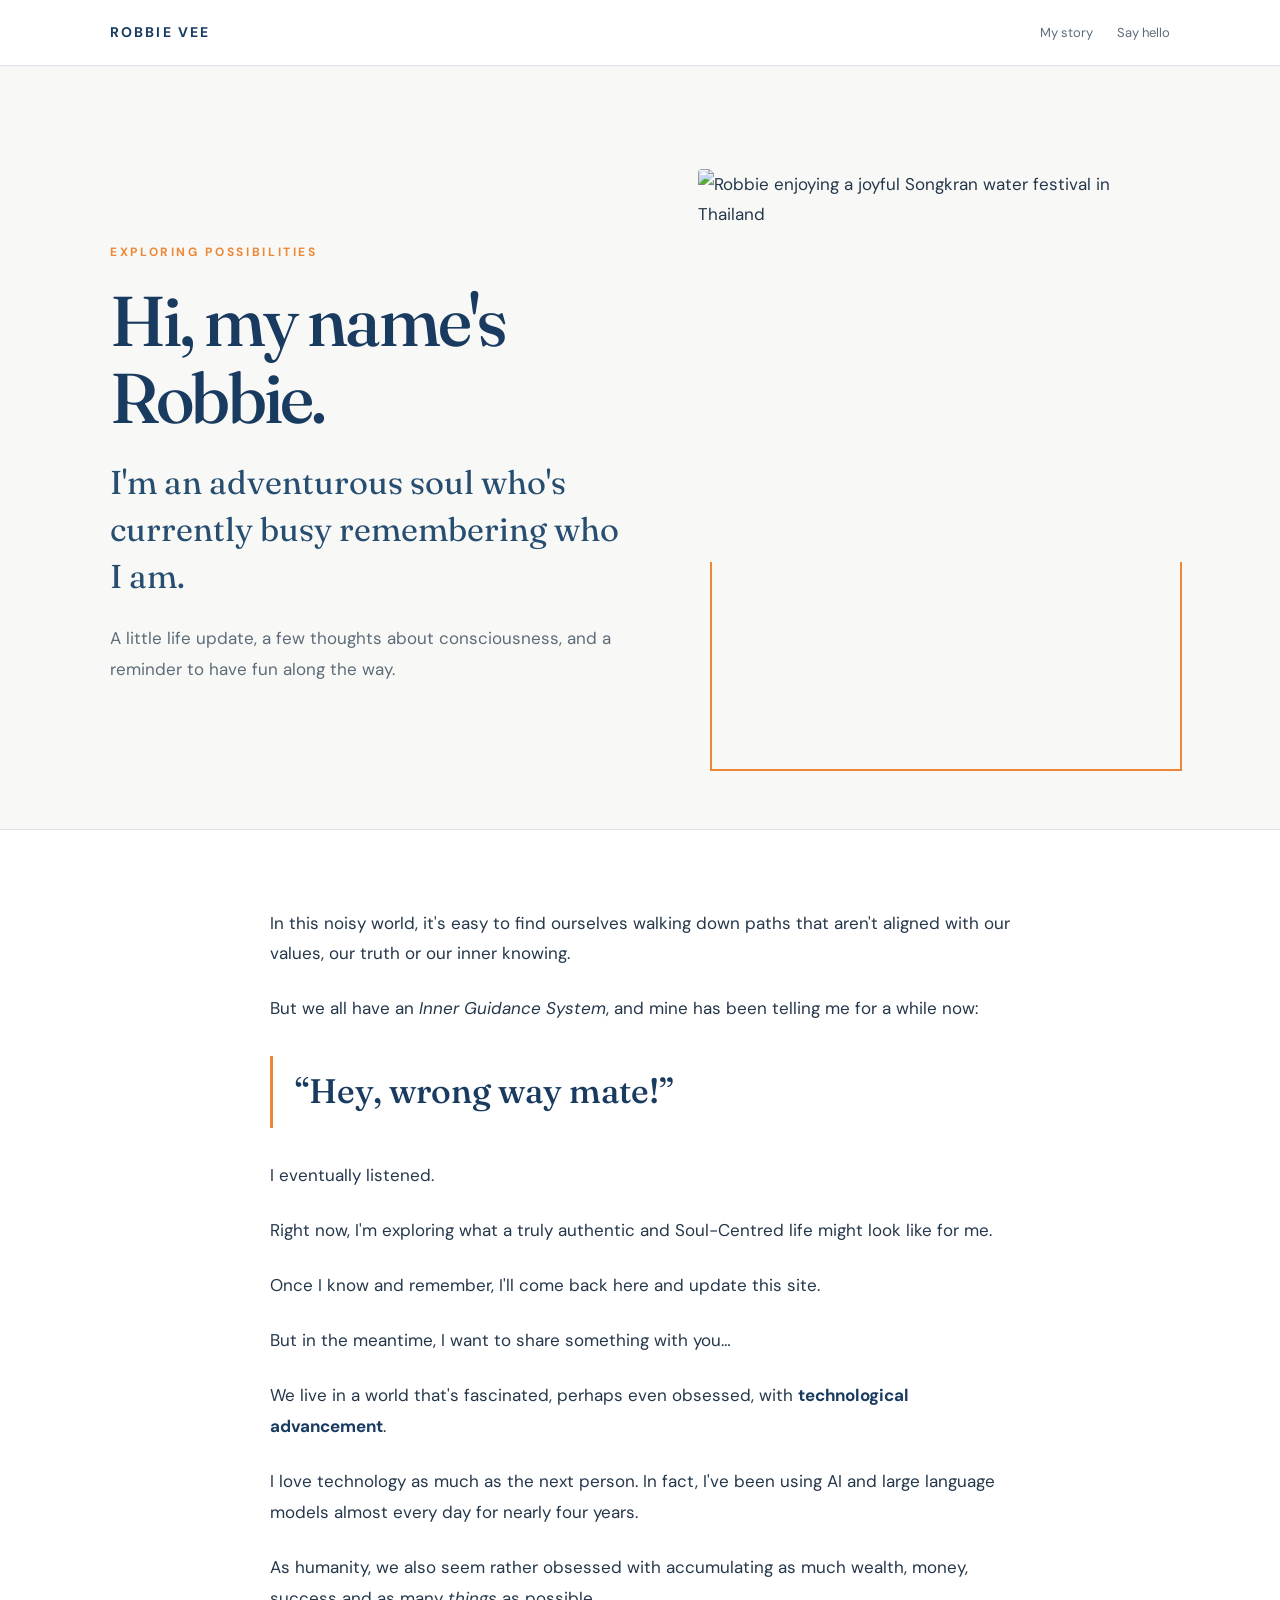
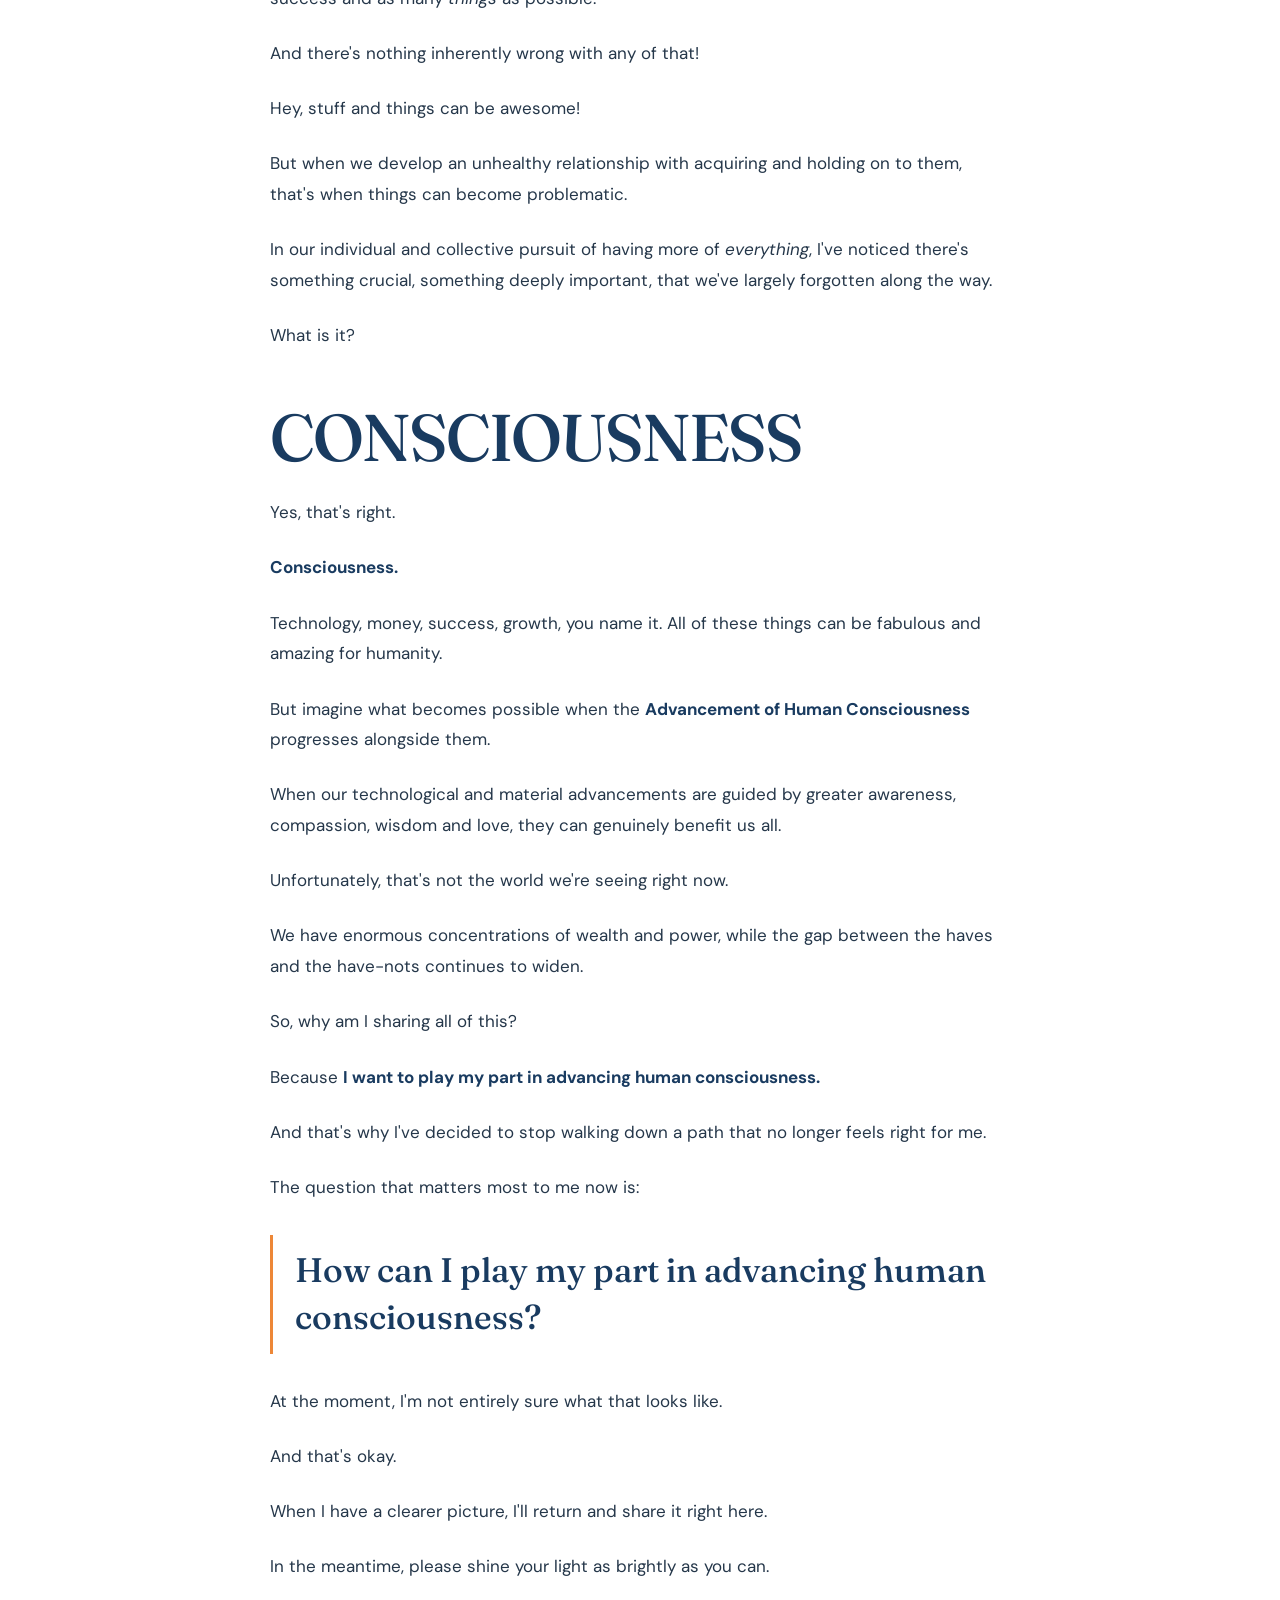
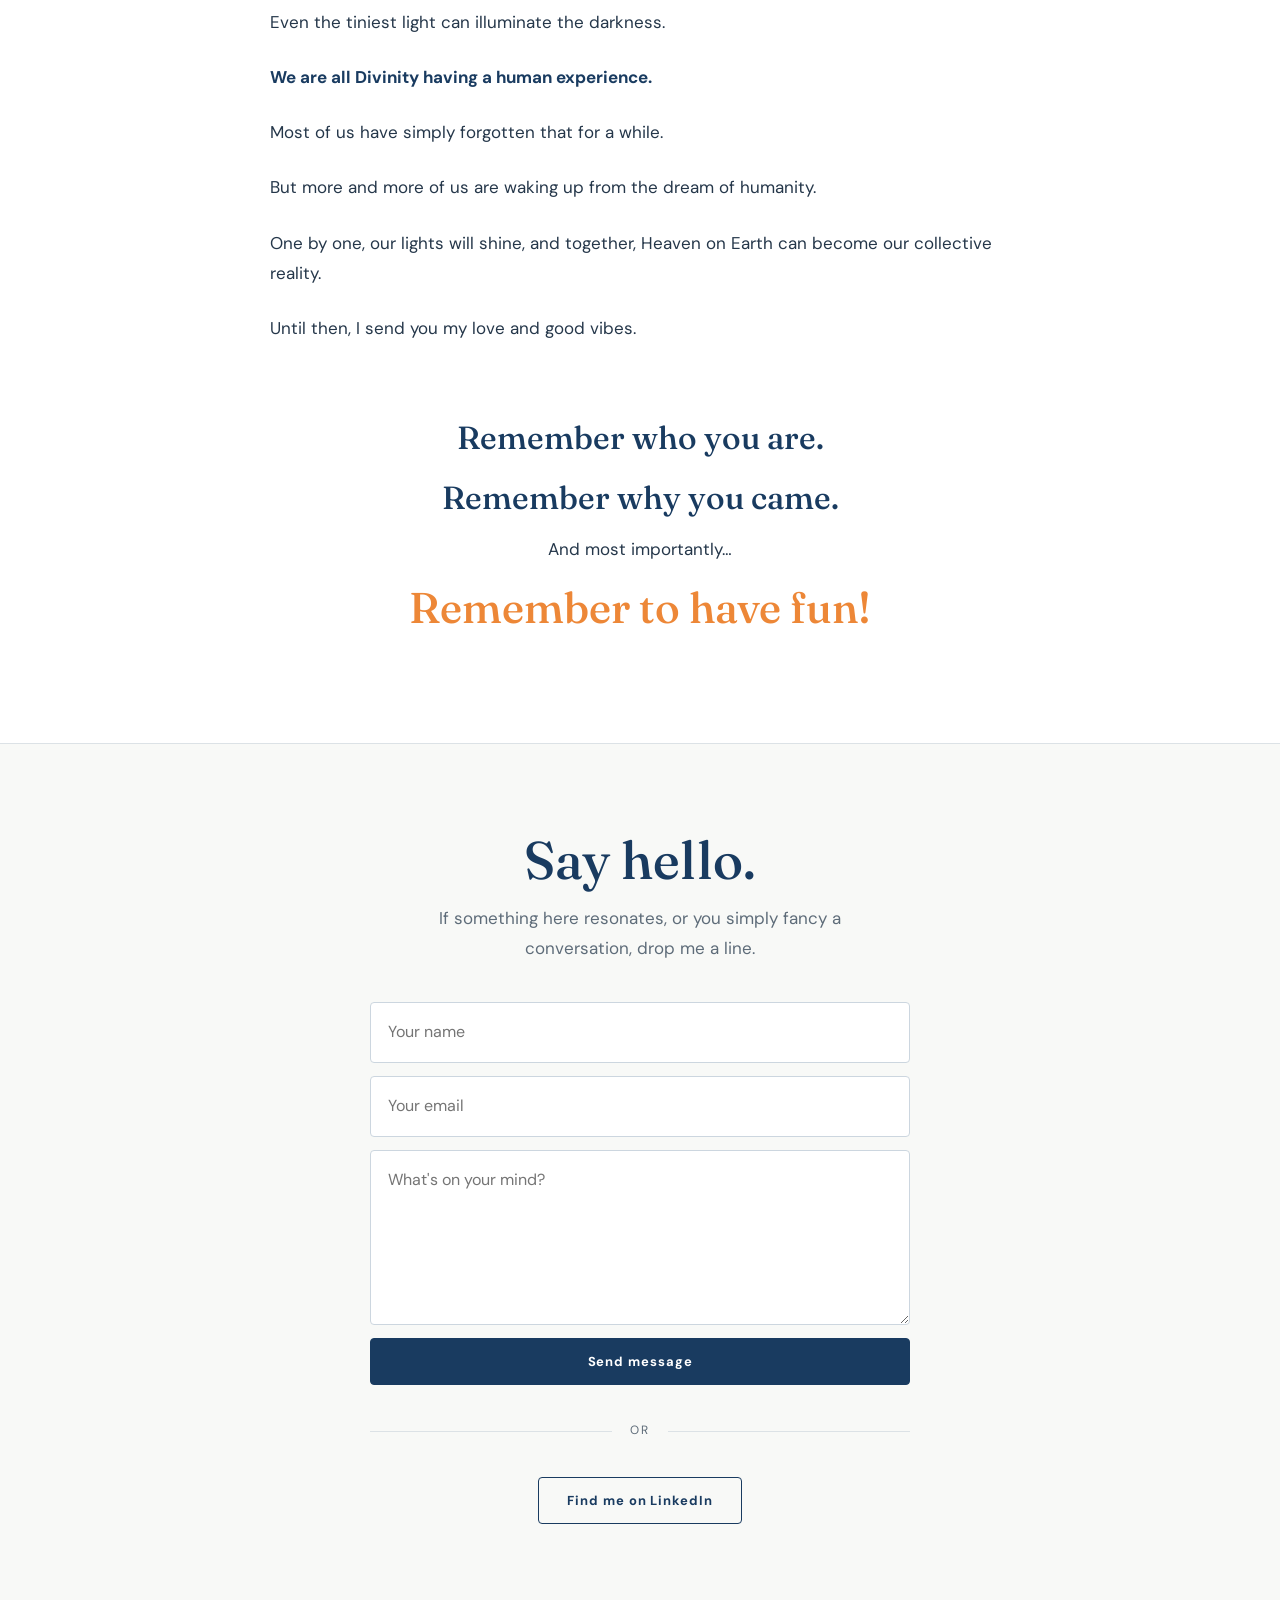
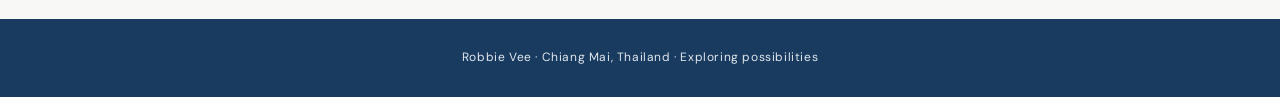
==== commit 754a37c1: "Update index.html" ====
--- a/index.html
+++ b/index.html
@@ -1,515 +1,66 @@
-<!DOCTYPE html>
-<html lang="en">
+<!doctype html>
+<html lang="en-AU">
 <head>
-<meta charset="UTF-8">
-<meta name="viewport" content="width=device-width, initial-scale=1.0">
-<title>Robbie Vee</title>
-<link rel="icon" href="data:image/svg+xml,%3Csvg xmlns='http://www.w3.org/2000/svg' viewBox='0 0 64 64'%3E%3Crect width='64' height='64' rx='12' fill='%231c1613'/%3E%3Ctext x='32' y='45' font-family='Georgia,serif' text-anchor='middle' font-size='30' fill='%23c99a3f'%3ERV%3C/text%3E%3C/svg%3E">
-<meta name="description" content="Robbie Vee. Cross-cultural connector across Asia and emerging markets. Partnerships, social impact, and a working interest in AI and emerging tech. Based in Chiang Mai.">
+<meta charset="utf-8"><meta name="viewport" content="width=device-width,initial-scale=1">
+<title>Robbie Vee | Exploring Possibilities</title>
+<meta name="description" content="Hi, my name's Robbie. I'm an adventurous soul who's currently busy remembering who I am. Exploring life, consciousness and possibilities.">
 <link rel="canonical" href="https://robbievee.com/">
-<link rel="preconnect" href="https://fonts.googleapis.com">
-<link rel="preconnect" href="https://fonts.gstatic.com" crossorigin>
-<link href="https://fonts.googleapis.com/css2?family=Marcellus&family=Karla:ital,wght@0,300;0,400;0,500;0,600;1,400&display=swap" rel="stylesheet">
+<link rel="preconnect" href="https://fonts.googleapis.com"><link rel="preconnect" href="https://fonts.gstatic.com" crossorigin>
+<link href="https://fonts.googleapis.com/css2?family=DM+Sans:wght@400;500;600;700&family=Fraunces:opsz,wght@9..144,400;9..144,500&display=swap" rel="stylesheet">
 <style>
-:root{
-  --teak:#1c1613;
-  --teak-soft:#26201b;
-  --ivory:#efe7da;
-  --ivory-dim:#c9bfae;
-  --brass:#c99a3f;
-  --brass-soft:rgba(201,154,63,.35);
-  --jade:#5e8f7c;
-  --maxw:1060px;
-}
-*{margin:0;padding:0;box-sizing:border-box}
-html{scroll-behavior:smooth}
-body{
-  background:var(--teak);
-  color:var(--ivory);
-  font-family:'Karla',sans-serif;
-  font-weight:300;
-  line-height:1.75;
-  font-size:1.06rem;
-  -webkit-font-smoothing:antialiased;
-}
-body.nav-open{overflow:hidden}
-::selection{background:var(--brass);color:var(--teak)}
-h1,h2,h3,.serif{font-family:'Marcellus',serif;font-weight:400;line-height:1.15}
-a{color:var(--brass);text-decoration:none}
-a:hover{color:var(--ivory)}
-a:focus-visible,button:focus-visible{outline:2px solid var(--brass);outline-offset:3px}
-.wrap{max-width:var(--maxw);margin:0 auto;padding:0 24px}
-
-/* ---------- nav ---------- */
-nav{
-  position:fixed;top:0;left:0;right:0;z-index:50;
-  background:linear-gradient(to bottom,rgba(28,22,19,.92),rgba(28,22,19,0));
-  backdrop-filter:blur(2px);
-}
-.nav-inner{
-  max-width:var(--maxw);margin:0 auto;padding:20px 24px;
-  display:flex;justify-content:space-between;align-items:center;
-}
-.nav-name{font-family:'Marcellus',serif;font-size:1.05rem;letter-spacing:.14em;color:var(--ivory);position:relative;z-index:60}
-.nav-links{display:flex;gap:26px;font-size:.78rem;letter-spacing:.18em;text-transform:uppercase}
-.nav-links a{color:var(--ivory-dim)}
-.nav-links a:hover{color:var(--brass)}
-
-/* hamburger */
-.nav-toggle{
-  display:none;position:relative;z-index:60;
-  width:34px;height:26px;background:none;border:0;cursor:pointer;padding:0;
-}
-.nav-toggle span{
-  display:block;position:absolute;left:4px;right:4px;height:1px;
-  background:var(--ivory);
-  transition:transform .3s ease,opacity .2s ease,top .3s ease;
-}
-.nav-toggle span:nth-child(1){top:5px}
-.nav-toggle span:nth-child(2){top:12px}
-.nav-toggle span:nth-child(3){top:19px}
-.nav-toggle.open span:nth-child(1){top:12px;transform:rotate(45deg);background:var(--brass)}
-.nav-toggle.open span:nth-child(2){opacity:0}
-.nav-toggle.open span:nth-child(3){top:12px;transform:rotate(-45deg);background:var(--brass)}
-
-@media(max-width:640px){
-  .nav-toggle{display:block}
-  nav{background:rgba(28,22,19,.94)}
-  .nav-links{
-    position:fixed;top:0;left:0;right:0;bottom:0;
-    background:var(--teak);
-    flex-direction:column;justify-content:center;align-items:center;
-    gap:34px;font-size:.92rem;letter-spacing:.24em;
-    transform:translateY(-102%);
-    transition:transform .38s cubic-bezier(.4,0,.2,1);
-    z-index:55;
-  }
-  .nav-links.open{transform:none}
-  .nav-links a{color:var(--ivory)}
-}
-
-/* ---------- hero ---------- */
-header{
-  min-height:100svh;
-  display:flex;align-items:center;justify-content:center;
-  position:relative;overflow:hidden;text-align:center;
-}
-#cube{
-  position:absolute;top:50%;left:50%;
-  transform:translate(-50%,-50%);
-  width:min(132vw,84svh,900px);
-  height:min(132vw,84svh,900px);
-  opacity:.5;pointer-events:none;
-}
-.hero-inner{position:relative;z-index:2;padding:0 24px}
-.hero-eyebrow{
-  font-size:.78rem;letter-spacing:.32em;text-transform:uppercase;
-  color:var(--brass);margin-bottom:26px;
-}
-h1{
-  font-size:clamp(3rem,10vw,6.4rem);
-  letter-spacing:.06em;
-  color:var(--ivory);
-}
-.hero-line{
-  margin-top:26px;
-  font-family:'Marcellus',serif;
-  font-size:clamp(1.15rem,3vw,1.6rem);
-  color:var(--ivory-dim);
-  letter-spacing:.04em;
-}
-
-/* ---------- shared section ---------- */
-section{padding:110px 0;position:relative}
-@media(max-width:640px){section{padding:72px 0}}
-.eyebrow{
-  font-size:.76rem;letter-spacing:.3em;text-transform:uppercase;
-  color:var(--brass);margin-bottom:22px;
-}
-h2{font-size:clamp(1.9rem,4.5vw,2.9rem);margin-bottom:34px;color:var(--ivory)}
-.rule{width:56px;height:1px;background:var(--brass);margin:0 0 44px}
-p+p{margin-top:1.35em}
-.lede{font-size:1.22rem;line-height:1.7;color:var(--ivory)}
-.cols{display:grid;grid-template-columns:minmax(0,1fr) minmax(0,1.4fr);gap:64px;align-items:start}
-@media(max-width:820px){.cols{grid-template-columns:1fr;gap:40px}}
-.sticky-side{position:sticky;top:120px}
-@media(max-width:820px){.sticky-side{position:static;max-width:420px;margin:0 auto}}
-em{font-style:italic}
-
-/* ---------- photo ---------- */
-.photo{
-  width:100%;aspect-ratio:4/5;object-fit:cover;
-  border:1px solid var(--brass-soft);
-  display:block;
-  filter:saturate(.9);
-}
-
-/* ---------- story ---------- */
-#story{background:var(--teak)}
-
-/* ---------- work ---------- */
-#work{background:var(--teak-soft)}
-.work-list{margin-top:56px;display:grid;gap:0}
-.work-item{
-  padding:34px 0;border-top:1px solid rgba(201,154,63,.18);
-  display:grid;grid-template-columns:minmax(0,.9fr) minmax(0,1.6fr);gap:28px;
-}
-.work-item:last-child{border-bottom:1px solid rgba(201,154,63,.18)}
-.work-item h3{font-size:1.35rem;color:var(--ivory);letter-spacing:.02em}
-.work-item p{color:var(--ivory-dim)}
-@media(max-width:680px){.work-item{grid-template-columns:1fr;gap:10px}}
-
-/* ---------- believe ---------- */
-#believe{background:var(--teak);text-align:center}
-#believe .wrap{max-width:820px}
-.creed{
-  font-family:'Marcellus',serif;
-  font-size:clamp(1.7rem,5vw,3rem);
-  line-height:1.35;color:var(--ivory);
-  margin:54px 0;
-}
-.creed span{color:var(--brass)}
-.believe-body{text-align:left;max-width:640px;margin:0 auto;color:var(--ivory-dim)}
-.believe-body p+p{margin-top:1.3em}
-
-/* ---------- beyond ---------- */
-#beyond{background:var(--teak-soft)}
-.beyond-grid{display:grid;grid-template-columns:1fr 1fr;gap:64px;margin-top:20px}
-@media(max-width:760px){.beyond-grid{grid-template-columns:1fr;gap:48px}}
-.beyond-grid h3{font-size:1.4rem;margin-bottom:16px;color:var(--ivory)}
-.beyond-grid p{color:var(--ivory-dim)}
-
-/* ---------- connect ---------- */
-#connect{background:var(--teak);text-align:center;padding-bottom:56px}
-#connect h2{margin-bottom:18px}
-#connect .lede{max-width:560px;margin:0 auto 48px;color:var(--ivory-dim)}
-.connect-links{display:flex;gap:22px;justify-content:center;flex-wrap:wrap}
-.btn{
-  display:inline-block;padding:16px 38px;
-  border:1px solid var(--brass);color:var(--brass);
-  font-size:.82rem;letter-spacing:.26em;text-transform:uppercase;
-  transition:background .25s,color .25s;
-}
-.btn:hover{background:var(--brass);color:var(--teak)}
-.btn.solid{background:var(--brass);color:var(--teak)}
-.btn.solid:hover{background:var(--ivory);border-color:var(--ivory)}
-.contact-form{max-width:520px;margin:0 auto;display:grid;grid-template-columns:1fr;gap:14px;text-align:left}
-.contact-form input,.contact-form textarea{
-  -webkit-appearance:none;appearance:none;border-radius:0;
-  width:100%;padding:16px 18px;
-  background-color:var(--teak-soft);border:1px solid rgba(201,154,63,.3);
-  color:var(--ivory);font-family:'Karla',sans-serif;font-size:16px;
-  resize:vertical;
-}
-.contact-form input::placeholder,.contact-form textarea::placeholder{color:rgba(201,191,174,.55)}
-.contact-form input:focus,.contact-form textarea:focus{outline:none;border-color:var(--brass)}
-.contact-form .btn{
-  -webkit-appearance:none;appearance:none;border-radius:0;
-  cursor:pointer;width:100%;margin-top:10px;
-  font-family:'Karla',sans-serif;font-weight:600;
-}
-.form-divider{
-  display:flex;align-items:center;gap:18px;
-  max-width:520px;margin:56px auto;
-  font-size:.72rem;letter-spacing:.3em;text-transform:uppercase;
-  color:rgba(201,191,174,.5);
-}
-.form-divider::before,.form-divider::after{
-  content:'';flex:1;height:1px;background:rgba(201,154,63,.2);
-}
-
-footer{
-  padding:38px 24px;text-align:center;
-  font-size:.76rem;letter-spacing:.18em;text-transform:uppercase;
-  color:rgba(201,191,174,.5);
-  border-top:1px solid rgba(201,154,63,.12);
-  background:var(--teak);
-}
-
-/* ---------- back to top (mobile) ---------- */
-.to-top{
-  display:none;
-  position:fixed;right:18px;bottom:18px;z-index:45;
-  width:44px;height:44px;
-  background:rgba(38,32,27,.9);
-  border:1px solid var(--brass-soft);
-  color:var(--brass);
-  align-items:center;justify-content:center;
-  cursor:pointer;
-  opacity:0;pointer-events:none;
-  transition:opacity .3s ease;
-  -webkit-appearance:none;appearance:none;border-radius:0;
-}
-.to-top svg{width:16px;height:16px;display:block}
-.to-top.show{opacity:1;pointer-events:auto}
-@media(max-width:640px){.to-top{display:flex}}
-
-/* ---------- reveal ---------- */
-.reveal{opacity:0;transform:translateY(22px);transition:opacity .8s ease,transform .8s ease}
-.reveal.in{opacity:1;transform:none}
-@media(prefers-reduced-motion:reduce){
-  html{scroll-behavior:auto}
-  .reveal{opacity:1;transform:none;transition:none}
-  #cube{animation:none!important}
-}
+:root{--blue:#193b60;--blue2:#274e70;--silver:#aeb9c4;--orange:#ed8737;--paper:#f8f9f7;--ink:#25374a;--muted:#5e6c79;--line:#dce2e6}*{box-sizing:border-box}html{scroll-behavior:smooth}body{margin:0;background:var(--paper);color:var(--ink);font:17px/1.8 'DM Sans',Arial,sans-serif;-webkit-font-smoothing:antialiased}a{color:var(--blue)}a:hover{color:#d06b20}a:focus-visible,button:focus-visible,input:focus-visible,textarea:focus-visible{outline:3px solid var(--orange);outline-offset:3px}.top{padding:20px max(24px,calc((100vw - 1060px)/2));display:flex;align-items:center;justify-content:space-between;border-bottom:1px solid var(--line);background:#fff}.brand{font-size:14px;font-weight:700;letter-spacing:.15em;text-decoration:none;color:var(--blue)}.topnav{display:flex;gap:24px;font-size:13px}.topnav a{text-decoration:none;color:var(--muted)}.wrap{width:min(100% - 48px,1060px);margin:auto}.hero{display:grid;grid-template-columns:1.04fr .96fr;gap:clamp(32px,6vw,90px);align-items:center;padding:clamp(60px,8vw,115px) 0 70px}.eyebrow{color:var(--orange);font-size:12px;font-weight:700;text-transform:uppercase;letter-spacing:.22em;margin:0 0 18px}.hero h1{font:500 clamp(43px,5.5vw,74px)/1.1 'Fraunces',Georgia,serif;letter-spacing:-.04em;color:var(--blue);margin:0 0 22px}.intro{font:400 clamp(23px,2.7vw,33px)/1.42 'Fraunces',Georgia,serif;color:var(--blue2);margin:0 0 24px}.hero-note{max-width:540px;color:var(--muted);margin:0}.hero-image{margin:0;position:relative}.hero-image img{width:100%;aspect-ratio:4/5;object-fit:cover;object-position:center;display:block;border-radius:4px}.hero-image:after{content:'';position:absolute;inset:auto -12px -12px 12px;height:35%;border:2px solid var(--orange);border-top:0;z-index:-1}.content{background:white;border-top:1px solid var(--line);border-bottom:1px solid var(--line);padding:78px 0 90px}.article{max-width:740px;margin:auto}.article p{margin:0 0 1.45em}.article strong{color:var(--blue)}.article .quote{font:500 clamp(24px,3.5vw,34px)/1.4 'Fraunces',Georgia,serif;color:var(--blue);padding:12px 0 12px 22px;border-left:3px solid var(--orange);margin:32px 0}.article h2{font:500 clamp(40px,7vw,66px)/1.1 'Fraunces',Georgia,serif;letter-spacing:-.03em;color:var(--blue);margin:50px 0 24px}.article .small{font-size:22px}.article .closing{text-align:center;padding-top:45px}.closing p{margin-bottom:12px}.closing strong{font:500 clamp(24px,3vw,32px)/1.5 'Fraunces',Georgia,serif}.fun{color:var(--orange)!important;font-size:clamp(30px,4vw,43px)!important}.connect{padding:86px 0 95px;text-align:center}.connect h2{font:500 clamp(35px,5vw,53px)/1.15 'Fraunces',Georgia,serif;color:var(--blue);margin:0 0 12px}.connect>div>p{color:var(--muted);margin:0 auto 38px;max-width:500px}.contact-form{max-width:540px;margin:auto;display:grid;gap:13px;text-align:left}.contact-form input,.contact-form textarea{width:100%;padding:15px 17px;border:1px solid #ccd6df;background:white;color:var(--ink);border-radius:4px;font:inherit;font-size:16px}.contact-form textarea{resize:vertical}.btn{display:inline-block;border:1px solid var(--blue);background:transparent;color:var(--blue);text-decoration:none;padding:14px 28px;border-radius:4px;font:700 13px 'DM Sans',sans-serif;letter-spacing:.07em;cursor:pointer}.btn.primary{background:var(--blue);color:white}.btn:hover{background:var(--orange);border-color:var(--orange);color:white}.divider{display:flex;align-items:center;gap:18px;max-width:540px;margin:35px auto;color:var(--muted);font-size:12px;text-transform:uppercase;letter-spacing:.14em}.divider:before,.divider:after{content:'';height:1px;flex:1;background:var(--line)}#formSuccess{display:none;color:var(--blue)}footer{text-align:center;padding:28px 24px;background:var(--blue);color:#e1e8ee;font-size:12px;letter-spacing:.05em}.to-top{position:fixed;bottom:20px;right:20px;border:1px solid var(--line);border-radius:50%;background:#fff;color:var(--blue);width:44px;height:44px;cursor:pointer;display:none;box-shadow:0 3px 18px #102b451b}@media(max-width:760px){.hero{grid-template-columns:1fr;padding:55px 0}.hero-image{max-width:520px}.article{width:min(100% - 48px,740px)}.content{padding:58px 0}.connect{padding:65px 0}.topnav{gap:14px}}@media(prefers-reduced-motion:reduce){html{scroll-behavior:auto}}
 </style>
 </head>
 <body>
-
-<nav>
-  <div class="nav-inner">
-    <a class="nav-name" href="/" onclick="window.scrollTo({top:0,behavior:'smooth'});return false" style="color:var(--ivory)">ROBBIE VEE</a>
-    <button class="nav-toggle" id="navToggle" aria-label="Menu" aria-expanded="false" aria-controls="navLinks">
-      <span></span><span></span><span></span>
-    </button>
-    <div class="nav-links" id="navLinks">
-      <a href="#story">Story</a>
-      <a href="#work">What I Do</a>
-      <a href="#believe">What I Believe</a>
-      <a href="#beyond">Beyond Work</a>
-      <a href="#connect">Connect</a>
-    </div>
-  </div>
-</nav>
-
-<header>
-  <svg id="cube" viewBox="0 0 600 600" aria-hidden="true"></svg>
-  <div class="hero-inner">
-    <div class="hero-eyebrow">Chiang Mai, Thailand &middot; Connected Everywhere</div>
-    <h1>ROBBIE VEE</h1>
-    <div class="hero-line">Connecting worlds. Creating impact.</div>
-  </div>
-</header>
-
-<section id="story">
-  <div class="wrap cols">
-    <div class="sticky-side reveal">
-      <img class="photo" src="portrait.jpg" alt="Robbie Vee" onerror="this.style.display='none'">
-    </div>
-    <div>
-      <div class="eyebrow reveal">The Story</div>
-      <h2 class="reveal">The long way here</h2>
-      <div class="rule reveal"></div>
-      <p class="lede reveal">I grew up on a farm in northern New South Wales, raised by my grandmother, never quite fitting the mould. Turns out that was the point.</p>
-      <p class="reveal">The path since has not been a straight line, and I would not trade it for one. Teaching English in Shanghai. Building friendships in Nepal. Dancing in front of half a million people in Sri Lanka. More than a decade working across China, Southeast Asia, Central Asia and Hong Kong, usually as the only Westerner in the room.</p>
-      <p class="reveal">What I learned along the way is simple: business runs on trust, and trust runs on genuine human connection. Not cold outreach. Not polished pitch decks. Sitting down with people, listening to them and solving their problems together.</p>
-      <p class="reveal">I'm good with people, particularly across cultures. I connect quickly, build trust naturally, and tend to understand what matters to people beneath the surface. Whether I'm in Chiang Mai, Shanghai or Sydney, I can usually find common ground, bring the right people together, and turn those relationships into something meaningful.</p>
-    </div>
-  </div>
-</section>
-
-<section id="work">
-  <div class="wrap">
-    <div class="eyebrow reveal">What I Do</div>
-    <h2 class="reveal">Doors open differently in every culture.<br>I know which way they swing.</h2>
-    <div class="rule reveal"></div>
-    <p class="lede reveal" style="max-width:760px">For over two decades I've been building relationships across Asia, Australia and beyond. I specialise in the work that can't be outsourced: being the person who is already there, already trusted, already fluent in how things actually get done. These days I'm pairing that with AI. I've worked with LLMs daily since early 2023 and build my own tools with them, including a life dashboard and a personal agent I run every day.</p>
-
-    <div class="work-list">
-      <div class="work-item reveal">
-        <h3>Strategic Partnerships</h3>
-        <p>Finding the right people, building real relationships with them, and turning those relationships into outcomes that last. From street level to boardroom, across every culture I've worked in.</p>
-      </div>
-      <div class="work-item reveal">
-        <h3>Market Entry &amp; Expansion</h3>
-        <p>A deal done right in Bangkok is done very differently to one in Buenos Aires or Brisbane. I help organisations grow across emerging markets without the expensive lessons.</p>
-      </div>
-      <div class="work-item reveal">
-        <h3>Cross-Cultural Bridge Building</h3>
-        <p>I've navigated complex Chinese corporate environments as a trusted Western bridge and built networks that span continents. When two worlds need to understand each other, that's my room.</p>
-      </div>
-      <div class="work-item reveal">
-        <h3>Speaking &amp; Brand Representation</h3>
-        <p>Stages, expos, delegations and dinners across Asia and beyond. I represent organisations the way I represent myself: warmly, directly and without a script.</p>
-      </div>
-    </div>
-  </div>
-</section>
-
-<section id="believe">
-  <div class="wrap">
-    <div class="eyebrow reveal">What I Believe</div>
-    <div class="creed reveal">&ldquo;When I speak my truth,<br>I feel my power<br>and <span>live in freedom</span>.&rdquo;</div>
-    <div class="believe-body">
-      <p class="reveal">That's my personal creed, and it took me fifty years to earn it. I believe every person has a purpose, and mine is connection: helping people, organisations and cultures genuinely see each other.</p>
-      <p class="reveal">I'm drawn to work that changes lives. Education, conscious business, impact finance, social enterprise. If the work matters, I'm interested. If it's just money moving around, I'm not your guy.</p>
-      <p class="reveal">I hold a deep spiritual view of life. I won't preach it at you, but it shapes everything: how I treat people, why I choose the work I choose, and my conviction that a life lived from your own truth beats one lived from anyone else's script.</p>
-    </div>
-  </div>
-</section>
-
-<section id="beyond">
-  <div class="wrap">
-    <div class="eyebrow reveal">Beyond Work</div>
-    <h2 class="reveal">The rest of the picture</h2>
-    <div class="rule reveal"></div>
-    <div class="beyond-grid">
-      <div class="reveal">
-        <h3>The Running Man</h3>
-        <p>For a while I travelled the world filming one dance in as many places as I could get to. It got picked up by international media and ended with me dancing in front of roughly half a million people at a kite festival in Colombo. Life is meant to be fun and interesting.</p>
-      </div>
-      <div class="reveal">
-        <h3>Places I've Called Home</h3>
-        <p>Two years in China, split between Shanghai and Beijing. Six months in Dubai. Twelve months in Tbilisi, Georgia, from January 2022, arriving at the tail end of covid and just before the Russia-Ukraine conflict began. An interesting time to be there.</p>
-      </div>
-      <div class="reveal">
-        <h3>Chiang Mai</h3>
-        <p>Home base is northern Thailand: mountain air, good coffee, a scooter and a suitcase never fully unpacked. The best decisions I make happen away from the noise.</p>
-      </div>
-      <div class="reveal">
-        <h3>People</h3>
-        <p>Friends on five continents and a genuine belief that a stranger is just a conversation that hasn't happened yet. If we've shared a meal, a stage or a long airport delay, you know this already.</p>
-      </div>
-    </div>
-  </div>
-</section>
-
-<section id="connect">
-  <div class="wrap">
-    <div class="eyebrow reveal">Connect</div>
-    <h2 class="reveal">If it matters, let's talk</h2>
-    <p class="lede reveal">Always open to conversations about partnerships, cross-cultural growth, and organisations doing work that matters.</p>
-    <form class="contact-form reveal" id="contactForm" action="https://formspree.io/f/xeebnbdw" method="POST">
-      <input type="text" name="_gotcha" style="display:none" tabindex="-1" autocomplete="off">
-      <input type="text" name="name" placeholder="Your name" required>
-      <input type="email" name="email" placeholder="Your email" required>
-      <textarea name="message" rows="5" placeholder="What's on your mind?" required></textarea>
-      <button type="submit" class="btn solid" id="sendBtn">Send Message</button>
-    </form>
-    <div id="formSuccess" style="display:none;max-width:520px;margin:0 auto;text-align:center">
-      <p class="serif" style="font-size:1.5rem;color:var(--brass);margin-bottom:10px">Message received.</p>
-      <p style="color:var(--ivory-dim)">Thanks for reaching out. I'll be in touch soon.</p>
-    </div>
-    <div class="form-divider reveal">or</div>
-    <div class="connect-links reveal">
-      <a class="btn" href="https://www.linkedin.com/in/robbievee" target="_blank" rel="noopener">Find me on LinkedIn</a>
-    </div>
-  </div>
-</section>
-
-<footer>
-  Robbie Vee &middot; Chiang Mai, Thailand &middot; Connecting Worlds. Creating Impact.
-</footer>
-
-<button class="to-top" id="toTop" aria-label="Back to top">
-  <svg viewBox="0 0 24 24" fill="none" stroke="currentColor" stroke-width="2" aria-hidden="true">
-    <path d="M12 19V5M5 12l7-7 7 7"/>
-  </svg>
-</button>
-
+<nav class="top"><a class="brand" href="#top">ROBBIE VEE</a><div class="topnav"><a href="#my-story">My story</a><a href="#connect">Say hello</a></div></nav>
+<main id="top">
+<div class="wrap"><header class="hero"><div><p class="eyebrow">Exploring possibilities</p><h1>Hi, my name's Robbie.</h1><p class="intro">I'm an adventurous soul who's currently busy remembering who I am.</p><p class="hero-note">A little life update, a few thoughts about consciousness, and a reminder to have fun along the way.</p></div><figure class="hero-image"><img src="songkran.png" alt="Robbie enjoying a joyful Songkran water festival in Thailand" fetchpriority="high"></figure></header></div>
+<section class="content" id="my-story"><div class="article">
+<p>In this noisy world, it's easy to find ourselves walking down paths that aren't aligned with our values, our truth or our inner knowing.</p>
+<p>But we all have an <em>Inner Guidance System</em>, and mine has been telling me for a while now:</p>
+<p class="quote">“Hey, wrong way mate!”</p>
+<p>I eventually listened.</p>
+<p>Right now, I'm exploring what a truly authentic and Soul-Centred life might look like for me.</p>
+<p>Once I know and remember, I'll come back here and update this site.</p>
+<p>But in the meantime, I want to share something with you…</p>
+<p>We live in a world that's fascinated, perhaps even obsessed, with <strong>technological advancement</strong>.</p>
+<p>I love technology as much as the next person. In fact, I've been using AI and large language models almost every day for nearly four years.</p>
+<p>As humanity, we also seem rather obsessed with accumulating as much wealth, money, success and as many <em>things</em> as possible.</p>
+<p>And there's nothing inherently wrong with any of that!</p>
+<p>Hey, stuff and things can be awesome!</p>
+<p>But when we develop an unhealthy relationship with acquiring and holding on to them, that's when things can become problematic.</p>
+<p>In our individual and collective pursuit of having more of <em>everything</em>, I've noticed there's something crucial, something deeply important, that we've largely forgotten along the way.</p>
+<p>What is it?</p>
+<h2>CONSCIOUSNESS</h2>
+<p>Yes, that's right.</p>
+<p><strong>Consciousness.</strong></p>
+<p>Technology, money, success, growth, you name it. All of these things can be fabulous and amazing for humanity.</p>
+<p>But imagine what becomes possible when the <strong>Advancement of Human Consciousness</strong> progresses alongside them.</p>
+<p>When our technological and material advancements are guided by greater awareness, compassion, wisdom and love, they can genuinely benefit us all.</p>
+<p>Unfortunately, that's not the world we're seeing right now.</p>
+<p>We have enormous concentrations of wealth and power, while the gap between the haves and the have-nots continues to widen.</p>
+<p>So, why am I sharing all of this?</p>
+<p>Because <strong>I want to play my part in advancing human consciousness.</strong></p>
+<p>And that's why I've decided to stop walking down a path that no longer feels right for me.</p>
+<p>The question that matters most to me now is:</p>
+<p class="quote">How can I play my part in advancing human consciousness?</p>
+<p>At the moment, I'm not entirely sure what that looks like.</p>
+<p>And that's okay.</p>
+<p>When I have a clearer picture, I'll return and share it right here.</p>
+<p>In the meantime, please shine your light as brightly as you can.</p>
+<p>Even the tiniest light can illuminate the darkness.</p>
+<p><strong>We are all Divinity having a human experience.</strong></p>
+<p>Most of us have simply forgotten that for a while.</p>
+<p>But more and more of us are waking up from the dream of humanity.</p>
+<p>One by one, our lights will shine, and together, Heaven on Earth can become our collective reality.</p>
+<p>Until then, I send you my love and good vibes.</p>
+<div class="closing"><p><strong>Remember who you are.</strong></p><p><strong>Remember why you came.</strong></p><p>And most importantly…</p><p><strong class="fun">Remember to have fun!</strong></p></div>
+</div></section>
+<section class="connect" id="connect"><div class="wrap"><h2>Say hello.</h2><p>If something here resonates, or you simply fancy a conversation, drop me a line.</p>
+<form class="contact-form" id="contactForm" action="https://formspree.io/f/xeebnbdw" method="POST"><input type="text" name="_gotcha" style="display:none" tabindex="-1" autocomplete="off"><input type="text" name="name" placeholder="Your name" aria-label="Your name" required><input type="email" name="email" placeholder="Your email" aria-label="Your email" required><textarea name="message" rows="5" placeholder="What's on your mind?" aria-label="Your message" required></textarea><button class="btn primary" id="sendBtn" type="submit">Send message</button></form>
+<div id="formSuccess" role="status"><strong>Message received.</strong><p>Thanks for reaching out. I'll be in touch soon.</p></div><div class="divider">or</div><a class="btn" href="https://www.linkedin.com/in/robbievee" target="_blank" rel="noopener noreferrer">Find me on LinkedIn</a></div></section>
+</main><footer>Robbie Vee · Chiang Mai, Thailand · Exploring possibilities</footer><button class="to-top" id="toTop" aria-label="Back to top">↑</button>
 <script>
-/* Metatron's Cube: 13 circles, every centre connected */
-(function(){
-  const svg=document.getElementById('cube');
-  const NS='http://www.w3.org/2000/svg';
-  const cx=300,cy=300,r1=95,r2=190,cr=46;
-  const pts=[[cx,cy]];
-  for(let i=0;i<6;i++){
-    const a=Math.PI/180*(60*i-90);
-    pts.push([cx+r1*Math.cos(a),cy+r1*Math.sin(a)]);
-    pts.push([cx+r2*Math.cos(a),cy+r2*Math.sin(a)]);
-  }
-  const g=document.createElementNS(NS,'g');
-  g.setAttribute('stroke','#c99a3f');g.setAttribute('fill','none');
-  for(let i=0;i<pts.length;i++){
-    for(let j=i+1;j<pts.length;j++){
-      const l=document.createElementNS(NS,'line');
-      l.setAttribute('x1',pts[i][0]);l.setAttribute('y1',pts[i][1]);
-      l.setAttribute('x2',pts[j][0]);l.setAttribute('y2',pts[j][1]);
-      l.setAttribute('stroke-width','.35');l.setAttribute('opacity','.32');
-      g.appendChild(l);
-    }
-  }
-  pts.forEach(p=>{
-    const c=document.createElementNS(NS,'circle');
-    c.setAttribute('cx',p[0]);c.setAttribute('cy',p[1]);c.setAttribute('r',cr);
-    c.setAttribute('stroke-width','.6');c.setAttribute('opacity','.45');
-    g.appendChild(c);
-  });
-  svg.appendChild(g);
-})();
-
-/* mobile menu */
-(function(){
-  const btn=document.getElementById('navToggle');
-  const links=document.getElementById('navLinks');
-  if(!btn||!links)return;
-  function close(){
-    btn.classList.remove('open');links.classList.remove('open');
-    document.body.classList.remove('nav-open');btn.setAttribute('aria-expanded','false');
-  }
-  btn.addEventListener('click',function(){
-    const open=links.classList.toggle('open');
-    btn.classList.toggle('open',open);
-    document.body.classList.toggle('nav-open',open);
-    btn.setAttribute('aria-expanded',open?'true':'false');
-  });
-  links.querySelectorAll('a').forEach(function(a){a.addEventListener('click',close);});
-  document.addEventListener('keydown',function(e){if(e.key==='Escape')close();});
-})();
-
-/* clean URLs: scroll to sections without hashes ever appearing */
-(function(){
-  document.querySelectorAll('a[href^="#"]').forEach(function(a){
-    a.addEventListener('click',function(e){
-      e.preventDefault();
-      var t=document.querySelector(a.getAttribute('href'));
-      if(t)setTimeout(function(){t.scrollIntoView({behavior:'smooth'});},60);
-    });
-  });
-})();
-
-/* back to top */
-(function(){
-  const b=document.getElementById('toTop');
-  if(!b)return;
-  b.addEventListener('click',function(){window.scrollTo({top:0,behavior:'smooth'});});
-  let ticking=false;
-  window.addEventListener('scroll',function(){
-    if(ticking)return;
-    ticking=true;
-    requestAnimationFrame(function(){
-      b.classList.toggle('show',window.scrollY>window.innerHeight*0.9);
-      ticking=false;
-    });
-  },{passive:true});
-})();
-
-/* contact form: submit in background, show inline success */
-(function(){
-  const form=document.getElementById('contactForm');
-  if(!form)return;
-  form.addEventListener('submit',async function(e){
-    e.preventDefault();
-    const btn=document.getElementById('sendBtn');
-    btn.textContent='Sending...';btn.disabled=true;
-    try{
-      const res=await fetch(form.action,{
-        method:'POST',
-        body:new FormData(form),
-        headers:{'Accept':'application/json'}
-      });
-      if(res.ok){
-        form.reset();
-        form.style.display='none';
-        document.getElementById('formSuccess').style.display='block';
-      }else{throw new Error();}
-    }catch(err){
-      btn.textContent='Something went wrong. Try again';
-      btn.disabled=false;
-      setTimeout(()=>{btn.textContent='Send Message';},3500);
-    }
-  });
-})();
-
-/* scroll reveal */
-(function(){
-  if(matchMedia('(prefers-reduced-motion: reduce)').matches)return;
-  const io=new IntersectionObserver(es=>{
-    es.forEach(e=>{if(e.isIntersecting){e.target.classList.add('in');io.unobserve(e.target);}});
-  },{threshold:.12});
-  document.querySelectorAll('.reveal').forEach(el=>io.observe(el));
-})();
+(function(){const form=document.getElementById('contactForm');const btn=document.getElementById('sendBtn');form.addEventListener('submit',async e=>{e.preventDefault();btn.disabled=true;btn.textContent='Sending…';try{const res=await fetch(form.action,{method:'POST',body:new FormData(form),headers:{Accept:'application/json'}});if(!res.ok)throw Error('Submission failed');form.reset();form.hidden=true;form.style.display='none';document.getElementById('formSuccess').style.display='block'}catch(e){btn.textContent='Something went wrong. Try again';btn.disabled=false;setTimeout(()=>{btn.textContent='Send message'},3500)}});const up=document.getElementById('toTop');window.addEventListener('scroll',()=>{up.style.display=window.scrollY>500?'block':'none'},{passive:true});up.addEventListener('click',()=>window.scrollTo({top:0,behavior:'smooth'}))})();
 </script>
-</body>
-</html>
+</body></html>
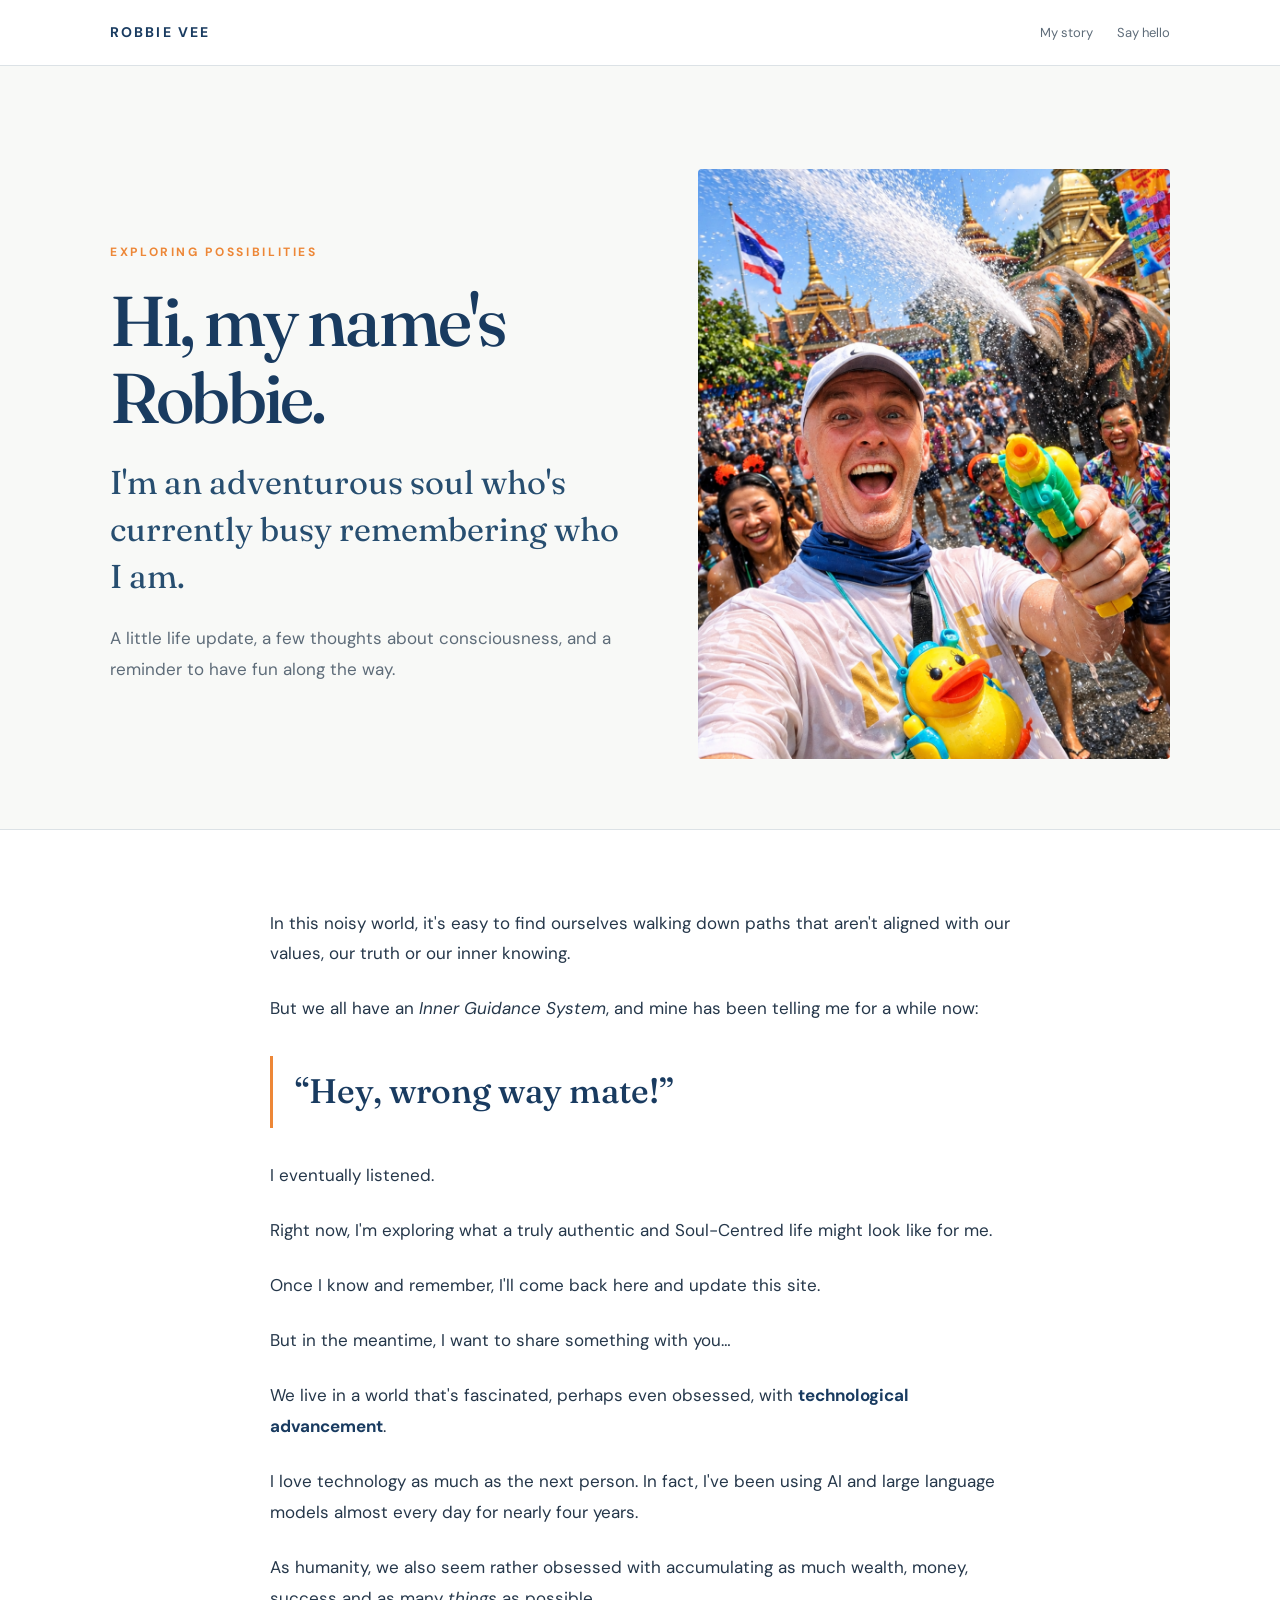
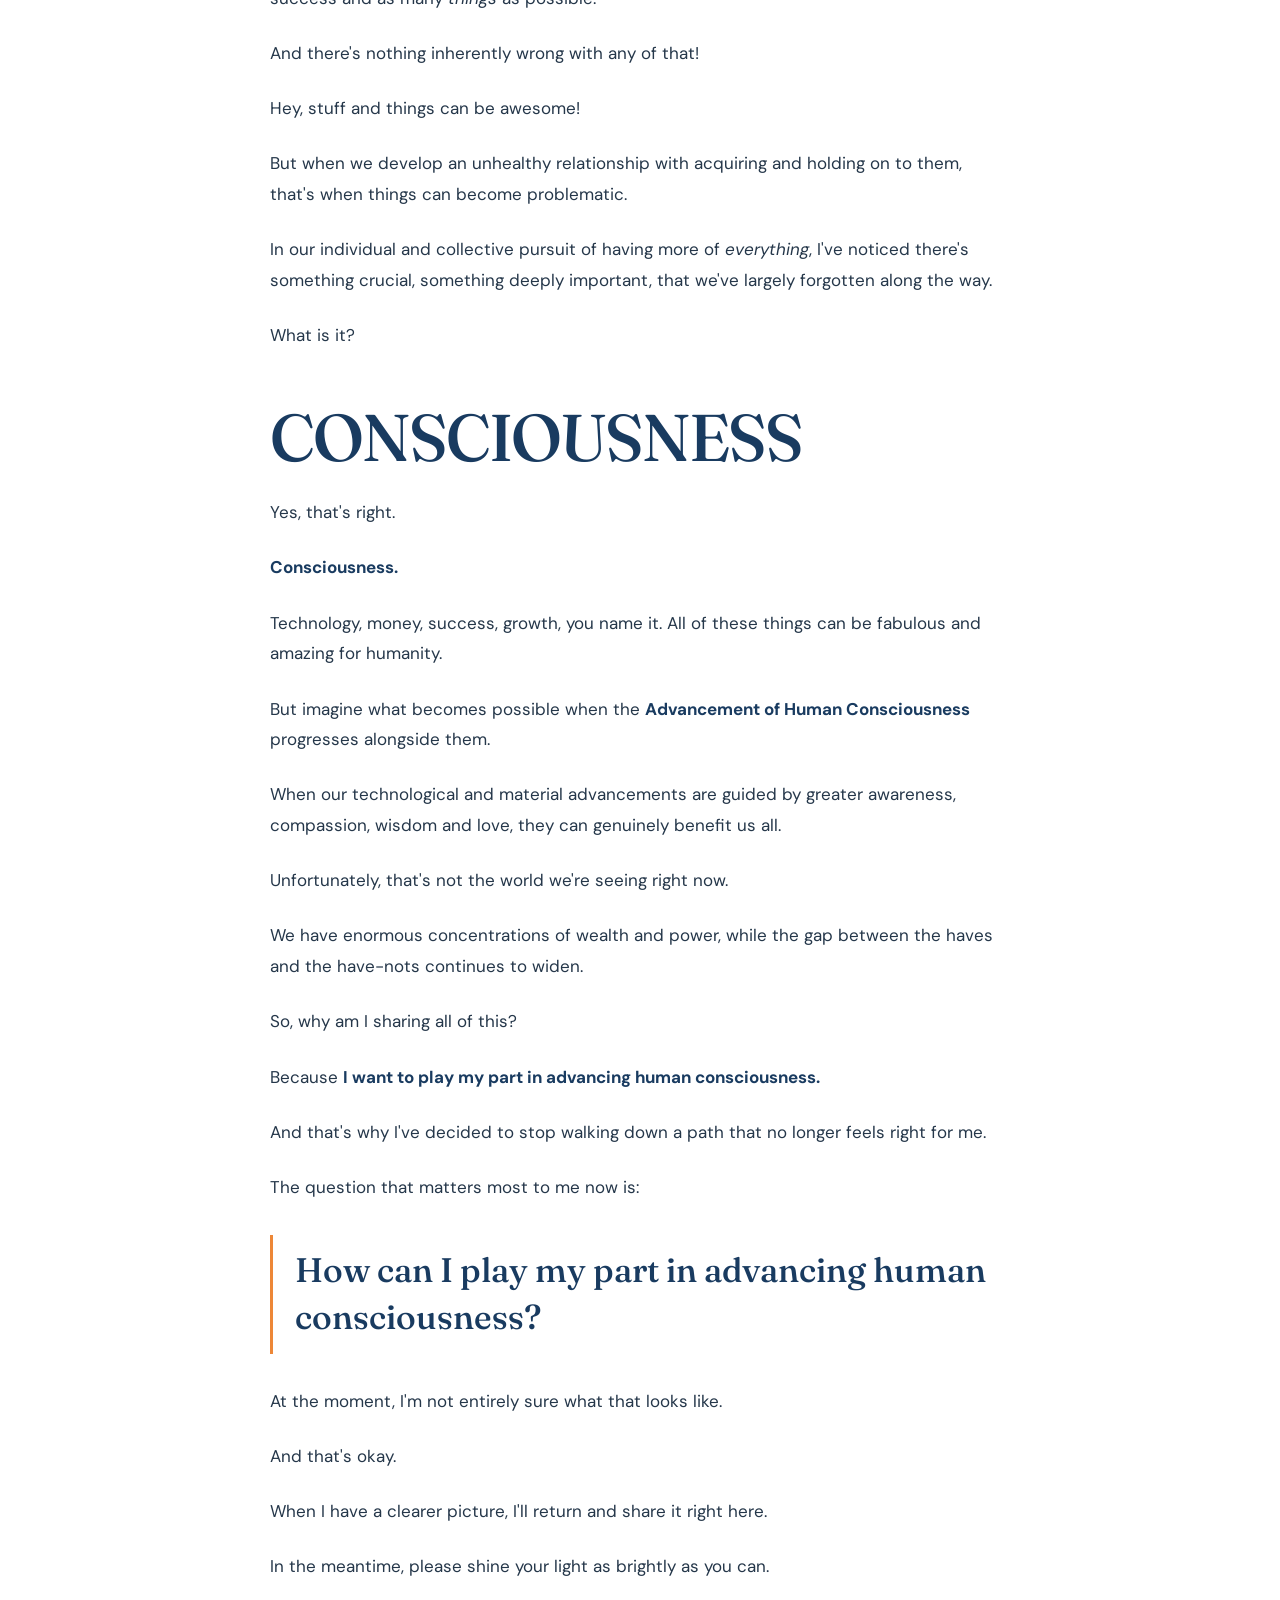
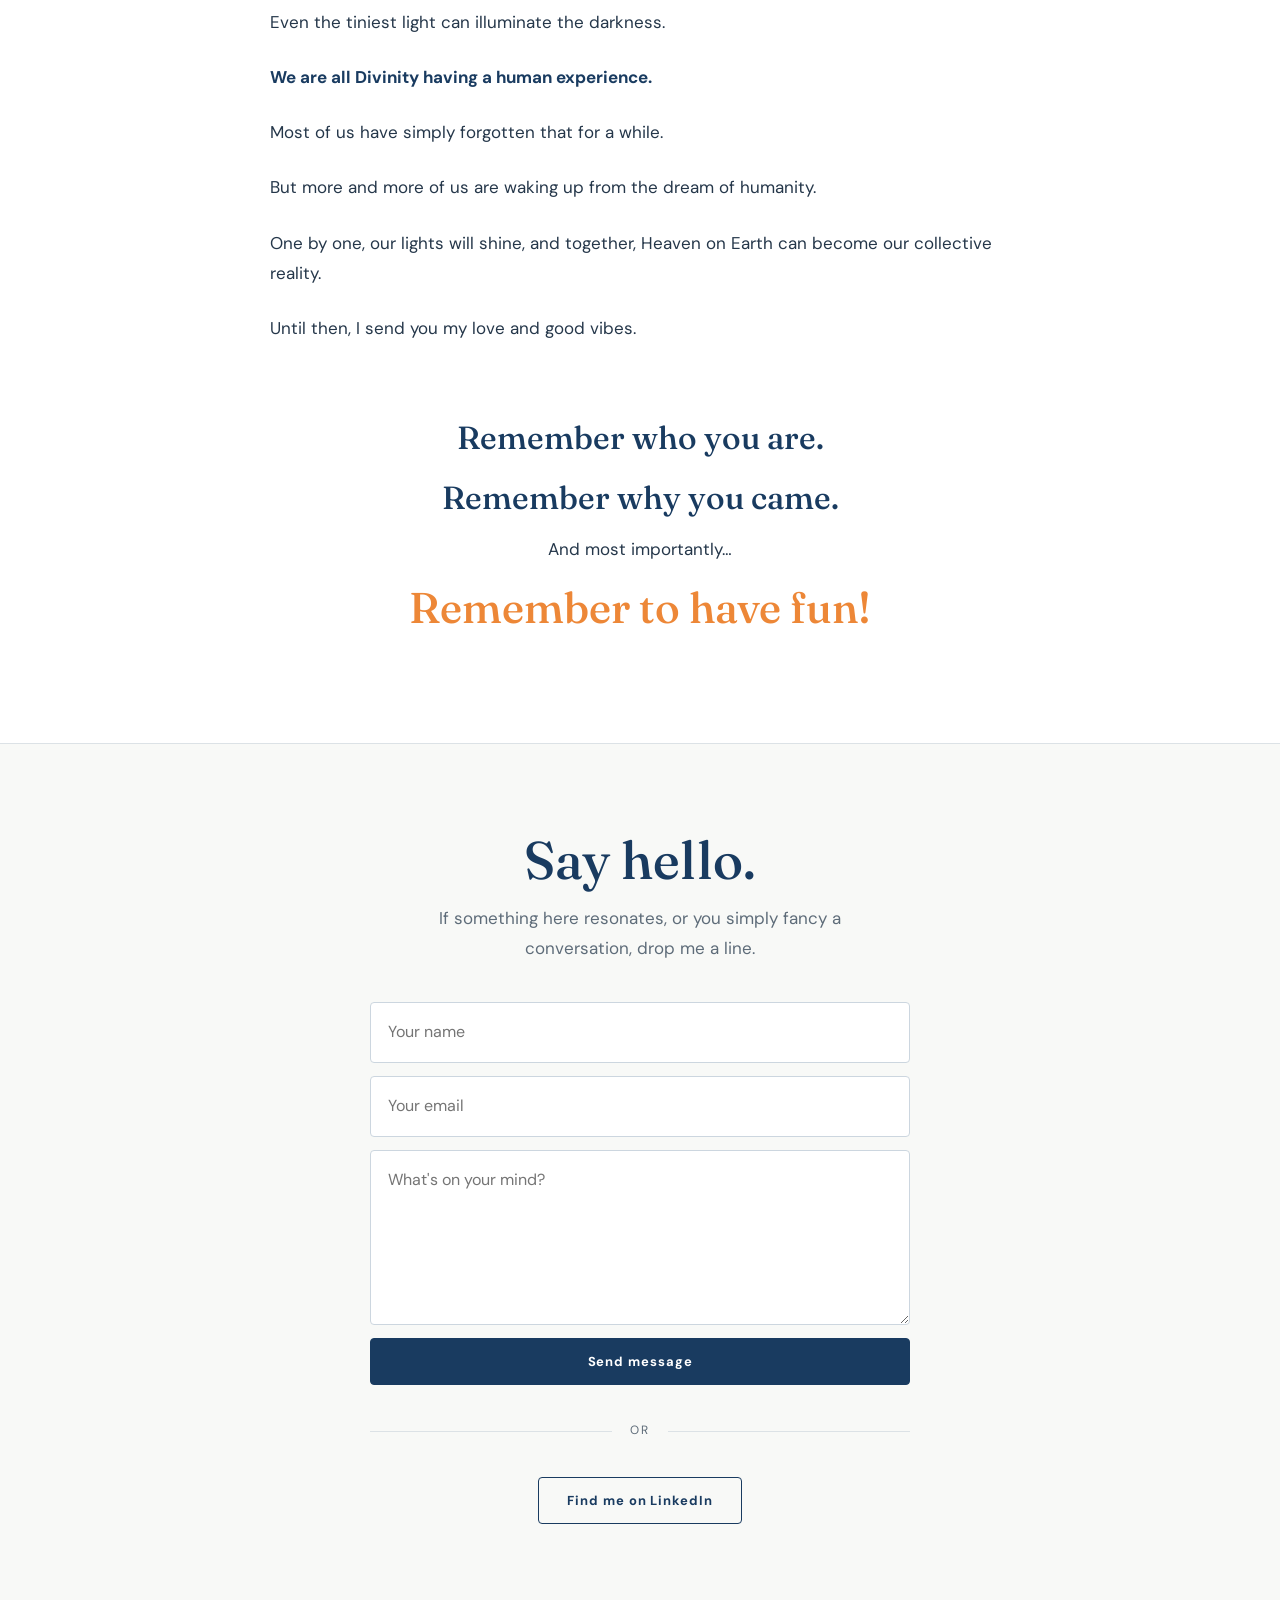
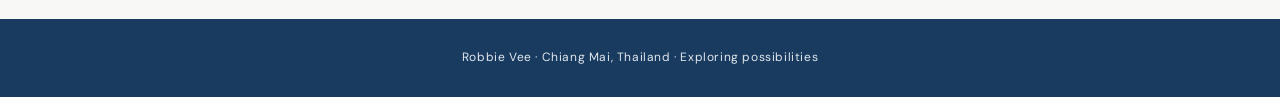
==== commit 66cc6420: "Update index.html" ====
--- a/index.html
+++ b/index.html
@@ -8,7 +8,7 @@
 <link rel="preconnect" href="https://fonts.googleapis.com"><link rel="preconnect" href="https://fonts.gstatic.com" crossorigin>
 <link href="https://fonts.googleapis.com/css2?family=DM+Sans:wght@400;500;600;700&family=Fraunces:opsz,wght@9..144,400;9..144,500&display=swap" rel="stylesheet">
 <style>
-:root{--blue:#193b60;--blue2:#274e70;--silver:#aeb9c4;--orange:#ed8737;--paper:#f8f9f7;--ink:#25374a;--muted:#5e6c79;--line:#dce2e6}*{box-sizing:border-box}html{scroll-behavior:smooth}body{margin:0;background:var(--paper);color:var(--ink);font:17px/1.8 'DM Sans',Arial,sans-serif;-webkit-font-smoothing:antialiased}a{color:var(--blue)}a:hover{color:#d06b20}a:focus-visible,button:focus-visible,input:focus-visible,textarea:focus-visible{outline:3px solid var(--orange);outline-offset:3px}.top{padding:20px max(24px,calc((100vw - 1060px)/2));display:flex;align-items:center;justify-content:space-between;border-bottom:1px solid var(--line);background:#fff}.brand{font-size:14px;font-weight:700;letter-spacing:.15em;text-decoration:none;color:var(--blue)}.topnav{display:flex;gap:24px;font-size:13px}.topnav a{text-decoration:none;color:var(--muted)}.wrap{width:min(100% - 48px,1060px);margin:auto}.hero{display:grid;grid-template-columns:1.04fr .96fr;gap:clamp(32px,6vw,90px);align-items:center;padding:clamp(60px,8vw,115px) 0 70px}.eyebrow{color:var(--orange);font-size:12px;font-weight:700;text-transform:uppercase;letter-spacing:.22em;margin:0 0 18px}.hero h1{font:500 clamp(43px,5.5vw,74px)/1.1 'Fraunces',Georgia,serif;letter-spacing:-.04em;color:var(--blue);margin:0 0 22px}.intro{font:400 clamp(23px,2.7vw,33px)/1.42 'Fraunces',Georgia,serif;color:var(--blue2);margin:0 0 24px}.hero-note{max-width:540px;color:var(--muted);margin:0}.hero-image{margin:0;position:relative}.hero-image img{width:100%;aspect-ratio:4/5;object-fit:cover;object-position:center;display:block;border-radius:4px}.hero-image:after{content:'';position:absolute;inset:auto -12px -12px 12px;height:35%;border:2px solid var(--orange);border-top:0;z-index:-1}.content{background:white;border-top:1px solid var(--line);border-bottom:1px solid var(--line);padding:78px 0 90px}.article{max-width:740px;margin:auto}.article p{margin:0 0 1.45em}.article strong{color:var(--blue)}.article .quote{font:500 clamp(24px,3.5vw,34px)/1.4 'Fraunces',Georgia,serif;color:var(--blue);padding:12px 0 12px 22px;border-left:3px solid var(--orange);margin:32px 0}.article h2{font:500 clamp(40px,7vw,66px)/1.1 'Fraunces',Georgia,serif;letter-spacing:-.03em;color:var(--blue);margin:50px 0 24px}.article .small{font-size:22px}.article .closing{text-align:center;padding-top:45px}.closing p{margin-bottom:12px}.closing strong{font:500 clamp(24px,3vw,32px)/1.5 'Fraunces',Georgia,serif}.fun{color:var(--orange)!important;font-size:clamp(30px,4vw,43px)!important}.connect{padding:86px 0 95px;text-align:center}.connect h2{font:500 clamp(35px,5vw,53px)/1.15 'Fraunces',Georgia,serif;color:var(--blue);margin:0 0 12px}.connect>div>p{color:var(--muted);margin:0 auto 38px;max-width:500px}.contact-form{max-width:540px;margin:auto;display:grid;gap:13px;text-align:left}.contact-form input,.contact-form textarea{width:100%;padding:15px 17px;border:1px solid #ccd6df;background:white;color:var(--ink);border-radius:4px;font:inherit;font-size:16px}.contact-form textarea{resize:vertical}.btn{display:inline-block;border:1px solid var(--blue);background:transparent;color:var(--blue);text-decoration:none;padding:14px 28px;border-radius:4px;font:700 13px 'DM Sans',sans-serif;letter-spacing:.07em;cursor:pointer}.btn.primary{background:var(--blue);color:white}.btn:hover{background:var(--orange);border-color:var(--orange);color:white}.divider{display:flex;align-items:center;gap:18px;max-width:540px;margin:35px auto;color:var(--muted);font-size:12px;text-transform:uppercase;letter-spacing:.14em}.divider:before,.divider:after{content:'';height:1px;flex:1;background:var(--line)}#formSuccess{display:none;color:var(--blue)}footer{text-align:center;padding:28px 24px;background:var(--blue);color:#e1e8ee;font-size:12px;letter-spacing:.05em}.to-top{position:fixed;bottom:20px;right:20px;border:1px solid var(--line);border-radius:50%;background:#fff;color:var(--blue);width:44px;height:44px;cursor:pointer;display:none;box-shadow:0 3px 18px #102b451b}@media(max-width:760px){.hero{grid-template-columns:1fr;padding:55px 0}.hero-image{max-width:520px}.article{width:min(100% - 48px,740px)}.content{padding:58px 0}.connect{padding:65px 0}.topnav{gap:14px}}@media(prefers-reduced-motion:reduce){html{scroll-behavior:auto}}
+:root{--blue:#193b60;--blue2:#274e70;--silver:#aeb9c4;--orange:#ed8737;--paper:#f8f9f7;--ink:#25374a;--muted:#5e6c79;--line:#dce2e6}*{box-sizing:border-box}html{scroll-behavior:smooth}body{margin:0;background:var(--paper);color:var(--ink);font:17px/1.8 'DM Sans',Arial,sans-serif;-webkit-font-smoothing:antialiased}a{color:var(--blue)}a:hover{color:#d06b20}a:focus-visible,button:focus-visible,input:focus-visible,textarea:focus-visible{outline:3px solid var(--orange);outline-offset:3px}.top{padding:20px max(24px,calc((100vw - 1060px)/2));display:flex;align-items:center;justify-content:space-between;border-bottom:1px solid var(--line);background:#fff}.brand{font-size:14px;font-weight:700;letter-spacing:.15em;text-decoration:none;color:var(--blue)}.topnav{display:flex;gap:24px;font-size:13px}.topnav a{text-decoration:none;color:var(--muted)}.wrap{width:min(100% - 48px,1060px);margin:auto}.hero{display:grid;grid-template-columns:1.04fr .96fr;gap:clamp(32px,6vw,90px);align-items:center;padding:clamp(60px,8vw,115px) 0 70px}.eyebrow{color:var(--orange);font-size:12px;font-weight:700;text-transform:uppercase;letter-spacing:.22em;margin:0 0 18px}.hero h1{font:500 clamp(43px,5.5vw,74px)/1.1 'Fraunces',Georgia,serif;letter-spacing:-.04em;color:var(--blue);margin:0 0 22px}.intro{font:400 clamp(23px,2.7vw,33px)/1.42 'Fraunces',Georgia,serif;color:var(--blue2);margin:0 0 24px}.hero-note{max-width:540px;color:var(--muted);margin:0}.hero-image{margin:0;position:relative}.hero-image img{width:100%;aspect-ratio:4/5;object-fit:cover;object-position:center;display:block;border-radius:4px}.content{background:white;border-top:1px solid var(--line);border-bottom:1px solid var(--line);padding:78px 0 90px}.article{max-width:740px;margin:auto}.article p{margin:0 0 1.45em}.article strong{color:var(--blue)}.article .quote{font:500 clamp(24px,3.5vw,34px)/1.4 'Fraunces',Georgia,serif;color:var(--blue);padding:12px 0 12px 22px;border-left:3px solid var(--orange);margin:32px 0}.article h2{font:500 clamp(40px,7vw,66px)/1.1 'Fraunces',Georgia,serif;letter-spacing:-.03em;color:var(--blue);margin:50px 0 24px}.article .small{font-size:22px}.article .closing{text-align:center;padding-top:45px}.closing p{margin-bottom:12px}.closing strong{font:500 clamp(24px,3vw,32px)/1.5 'Fraunces',Georgia,serif}.fun{color:var(--orange)!important;font-size:clamp(30px,4vw,43px)!important}.connect{padding:86px 0 95px;text-align:center}.connect h2{font:500 clamp(35px,5vw,53px)/1.15 'Fraunces',Georgia,serif;color:var(--blue);margin:0 0 12px}.connect>div>p{color:var(--muted);margin:0 auto 38px;max-width:500px}.contact-form{max-width:540px;margin:auto;display:grid;gap:13px;text-align:left}.contact-form input,.contact-form textarea{width:100%;padding:15px 17px;border:1px solid #ccd6df;background:white;color:var(--ink);border-radius:4px;font:inherit;font-size:16px}.contact-form textarea{resize:vertical}.btn{display:inline-block;border:1px solid var(--blue);background:transparent;color:var(--blue);text-decoration:none;padding:14px 28px;border-radius:4px;font:700 13px 'DM Sans',sans-serif;letter-spacing:.07em;cursor:pointer}.btn.primary{background:var(--blue);color:white}.btn:hover{background:var(--orange);border-color:var(--orange);color:white}.divider{display:flex;align-items:center;gap:18px;max-width:540px;margin:35px auto;color:var(--muted);font-size:12px;text-transform:uppercase;letter-spacing:.14em}.divider:before,.divider:after{content:'';height:1px;flex:1;background:var(--line)}#formSuccess{display:none;color:var(--blue)}footer{text-align:center;padding:28px 24px;background:var(--blue);color:#e1e8ee;font-size:12px;letter-spacing:.05em}.to-top{position:fixed;bottom:20px;right:20px;border:1px solid var(--line);border-radius:50%;background:#fff;color:var(--blue);width:44px;height:44px;cursor:pointer;display:none;box-shadow:0 3px 18px #102b451b}@media(max-width:760px){.hero{grid-template-columns:1fr;padding:55px 0}.hero-image{max-width:520px}.article{width:min(100% - 48px,740px)}.content{padding:58px 0}.connect{padding:65px 0}.topnav{gap:14px}}@media(prefers-reduced-motion:reduce){html{scroll-behavior:auto}}
 </style>
 </head>
 <body>
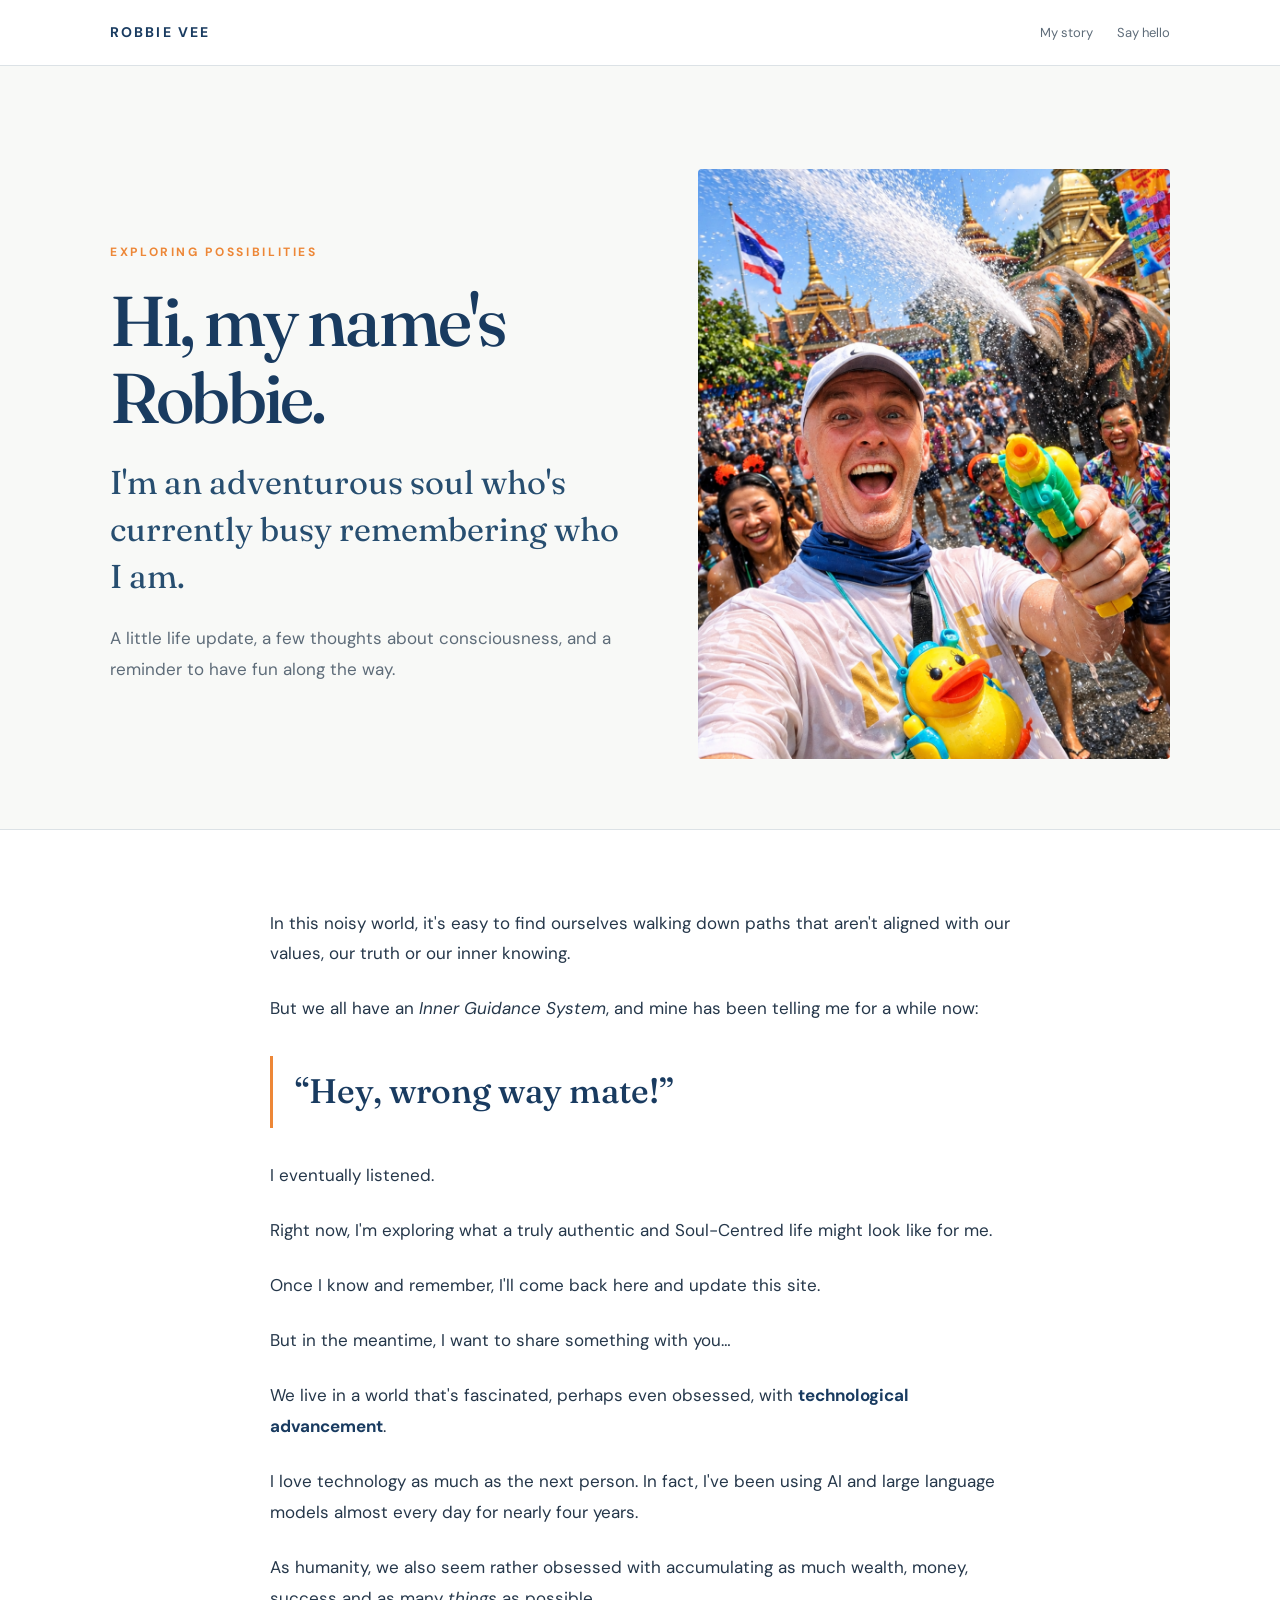
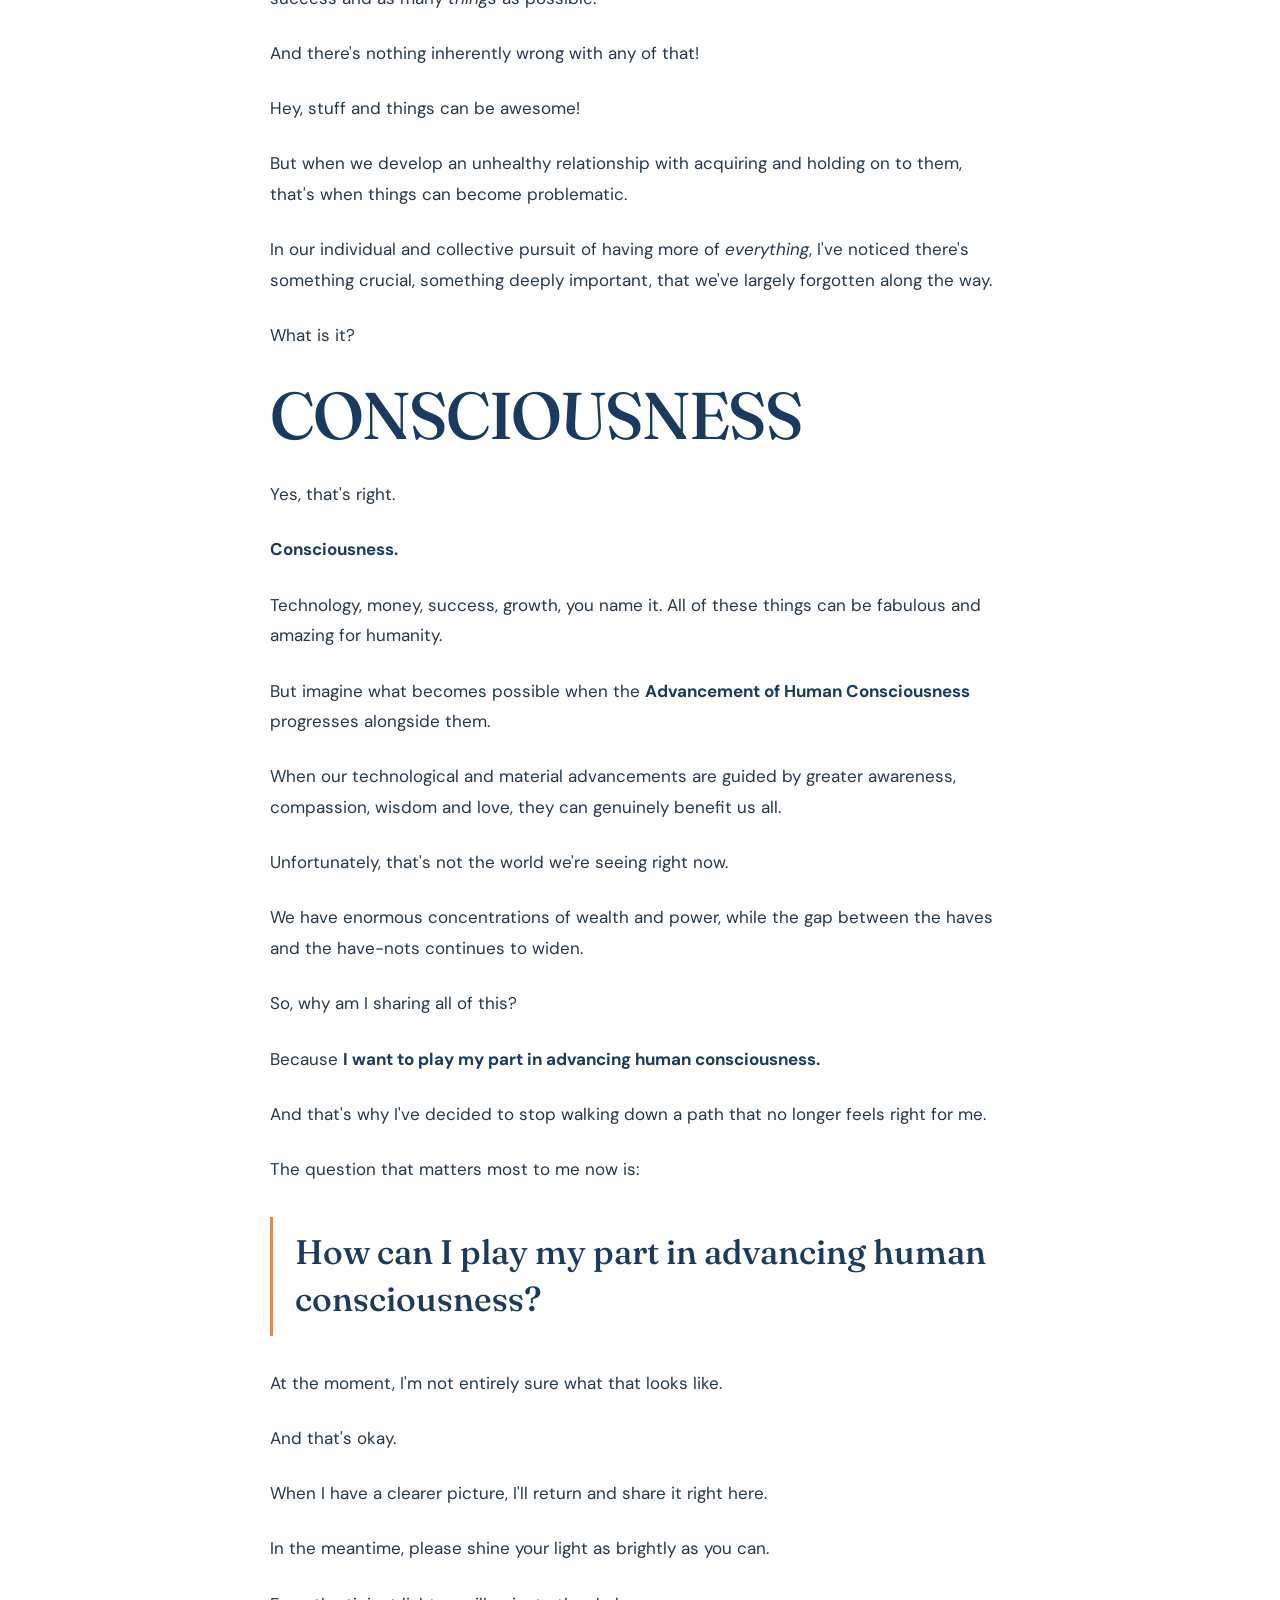
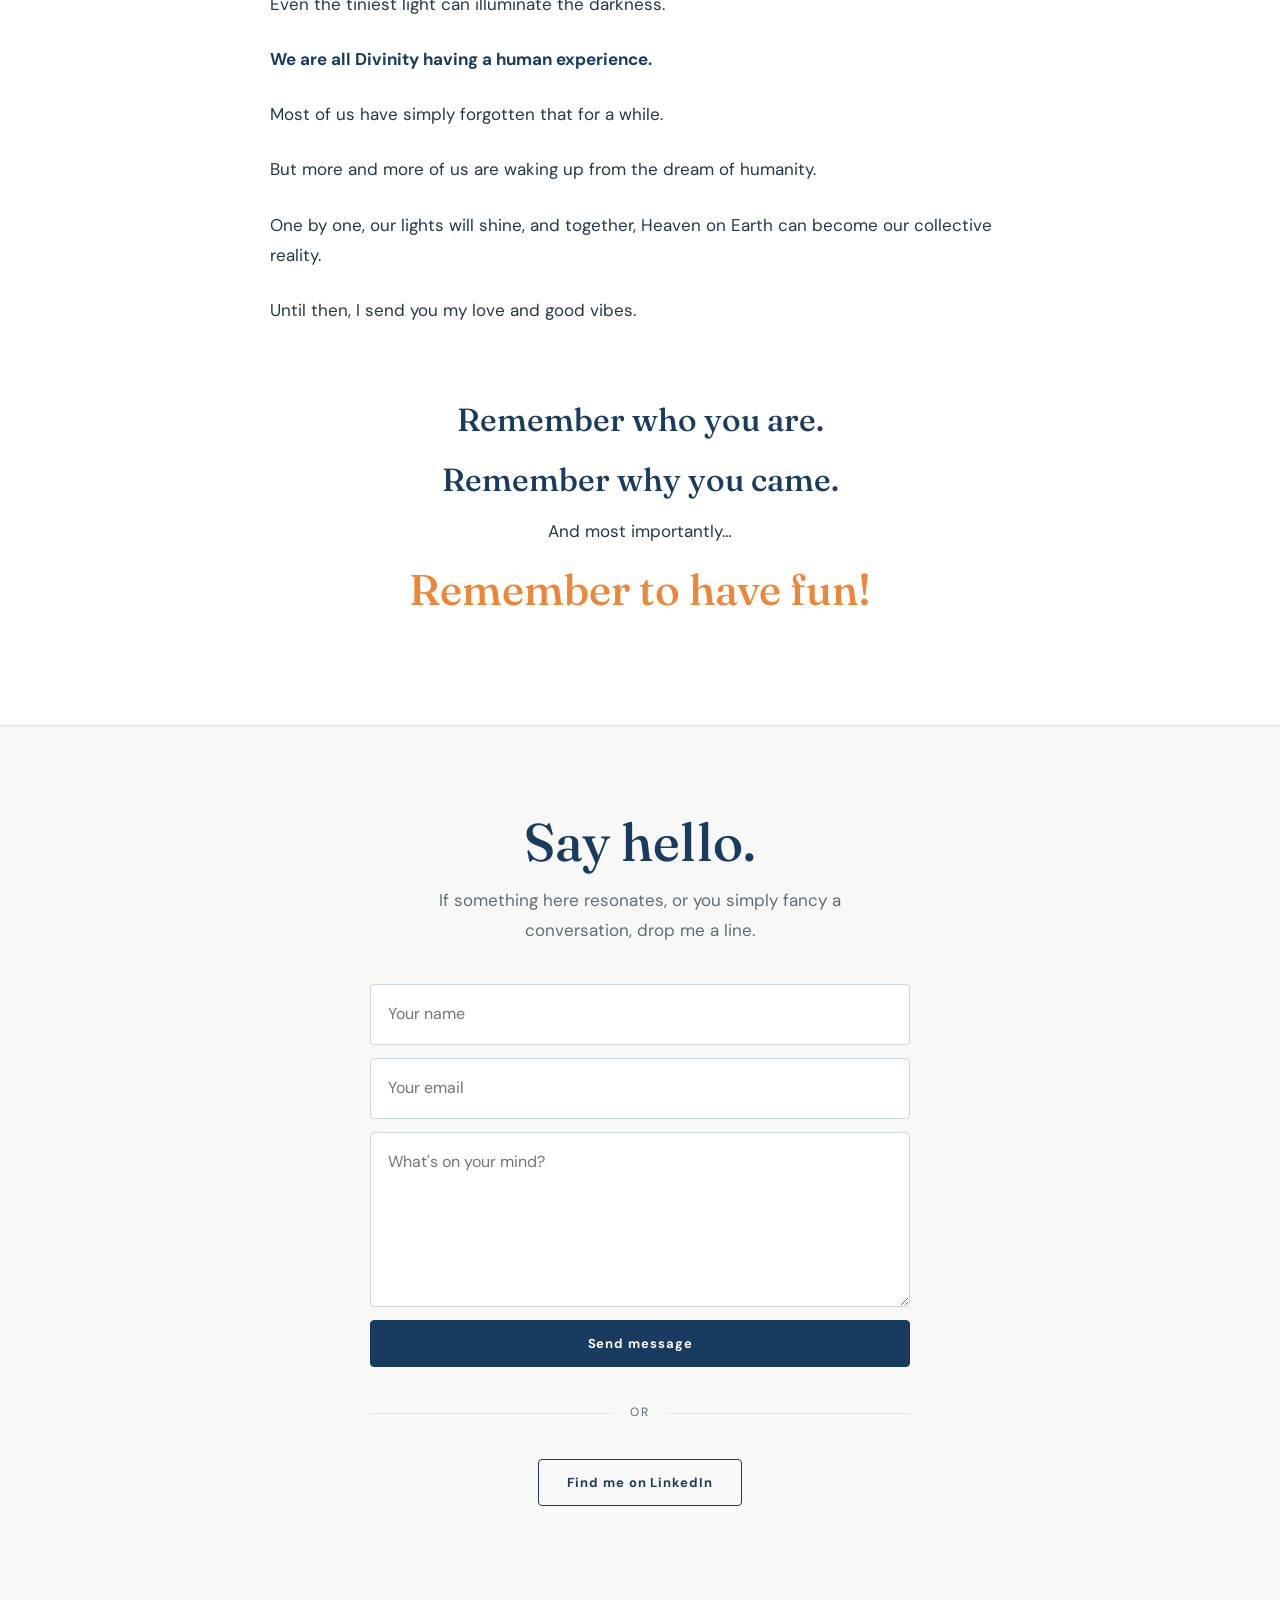
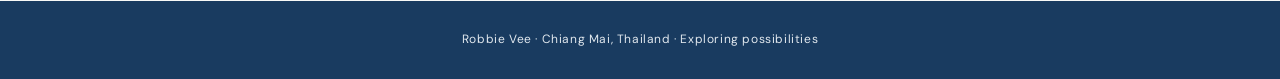
==== commit 0c2dbc59: "Update index.html" ====
--- a/index.html
+++ b/index.html
@@ -8,7 +8,7 @@
 <link rel="preconnect" href="https://fonts.googleapis.com"><link rel="preconnect" href="https://fonts.gstatic.com" crossorigin>
 <link href="https://fonts.googleapis.com/css2?family=DM+Sans:wght@400;500;600;700&family=Fraunces:opsz,wght@9..144,400;9..144,500&display=swap" rel="stylesheet">
 <style>
-:root{--blue:#193b60;--blue2:#274e70;--silver:#aeb9c4;--orange:#ed8737;--paper:#f8f9f7;--ink:#25374a;--muted:#5e6c79;--line:#dce2e6}*{box-sizing:border-box}html{scroll-behavior:smooth}body{margin:0;background:var(--paper);color:var(--ink);font:17px/1.8 'DM Sans',Arial,sans-serif;-webkit-font-smoothing:antialiased}a{color:var(--blue)}a:hover{color:#d06b20}a:focus-visible,button:focus-visible,input:focus-visible,textarea:focus-visible{outline:3px solid var(--orange);outline-offset:3px}.top{padding:20px max(24px,calc((100vw - 1060px)/2));display:flex;align-items:center;justify-content:space-between;border-bottom:1px solid var(--line);background:#fff}.brand{font-size:14px;font-weight:700;letter-spacing:.15em;text-decoration:none;color:var(--blue)}.topnav{display:flex;gap:24px;font-size:13px}.topnav a{text-decoration:none;color:var(--muted)}.wrap{width:min(100% - 48px,1060px);margin:auto}.hero{display:grid;grid-template-columns:1.04fr .96fr;gap:clamp(32px,6vw,90px);align-items:center;padding:clamp(60px,8vw,115px) 0 70px}.eyebrow{color:var(--orange);font-size:12px;font-weight:700;text-transform:uppercase;letter-spacing:.22em;margin:0 0 18px}.hero h1{font:500 clamp(43px,5.5vw,74px)/1.1 'Fraunces',Georgia,serif;letter-spacing:-.04em;color:var(--blue);margin:0 0 22px}.intro{font:400 clamp(23px,2.7vw,33px)/1.42 'Fraunces',Georgia,serif;color:var(--blue2);margin:0 0 24px}.hero-note{max-width:540px;color:var(--muted);margin:0}.hero-image{margin:0;position:relative}.hero-image img{width:100%;aspect-ratio:4/5;object-fit:cover;object-position:center;display:block;border-radius:4px}.content{background:white;border-top:1px solid var(--line);border-bottom:1px solid var(--line);padding:78px 0 90px}.article{max-width:740px;margin:auto}.article p{margin:0 0 1.45em}.article strong{color:var(--blue)}.article .quote{font:500 clamp(24px,3.5vw,34px)/1.4 'Fraunces',Georgia,serif;color:var(--blue);padding:12px 0 12px 22px;border-left:3px solid var(--orange);margin:32px 0}.article h2{font:500 clamp(40px,7vw,66px)/1.1 'Fraunces',Georgia,serif;letter-spacing:-.03em;color:var(--blue);margin:50px 0 24px}.article .small{font-size:22px}.article .closing{text-align:center;padding-top:45px}.closing p{margin-bottom:12px}.closing strong{font:500 clamp(24px,3vw,32px)/1.5 'Fraunces',Georgia,serif}.fun{color:var(--orange)!important;font-size:clamp(30px,4vw,43px)!important}.connect{padding:86px 0 95px;text-align:center}.connect h2{font:500 clamp(35px,5vw,53px)/1.15 'Fraunces',Georgia,serif;color:var(--blue);margin:0 0 12px}.connect>div>p{color:var(--muted);margin:0 auto 38px;max-width:500px}.contact-form{max-width:540px;margin:auto;display:grid;gap:13px;text-align:left}.contact-form input,.contact-form textarea{width:100%;padding:15px 17px;border:1px solid #ccd6df;background:white;color:var(--ink);border-radius:4px;font:inherit;font-size:16px}.contact-form textarea{resize:vertical}.btn{display:inline-block;border:1px solid var(--blue);background:transparent;color:var(--blue);text-decoration:none;padding:14px 28px;border-radius:4px;font:700 13px 'DM Sans',sans-serif;letter-spacing:.07em;cursor:pointer}.btn.primary{background:var(--blue);color:white}.btn:hover{background:var(--orange);border-color:var(--orange);color:white}.divider{display:flex;align-items:center;gap:18px;max-width:540px;margin:35px auto;color:var(--muted);font-size:12px;text-transform:uppercase;letter-spacing:.14em}.divider:before,.divider:after{content:'';height:1px;flex:1;background:var(--line)}#formSuccess{display:none;color:var(--blue)}footer{text-align:center;padding:28px 24px;background:var(--blue);color:#e1e8ee;font-size:12px;letter-spacing:.05em}.to-top{position:fixed;bottom:20px;right:20px;border:1px solid var(--line);border-radius:50%;background:#fff;color:var(--blue);width:44px;height:44px;cursor:pointer;display:none;box-shadow:0 3px 18px #102b451b}@media(max-width:760px){.hero{grid-template-columns:1fr;padding:55px 0}.hero-image{max-width:520px}.article{width:min(100% - 48px,740px)}.content{padding:58px 0}.connect{padding:65px 0}.topnav{gap:14px}}@media(prefers-reduced-motion:reduce){html{scroll-behavior:auto}}
+:root{--blue:#193b60;--blue2:#274e70;--silver:#aeb9c4;--orange:#ed8737;--paper:#f8f9f7;--ink:#25374a;--muted:#5e6c79;--line:#dce2e6}*{box-sizing:border-box}html{scroll-behavior:smooth}body{margin:0;background:var(--paper);color:var(--ink);font:17px/1.8 'DM Sans',Arial,sans-serif;-webkit-font-smoothing:antialiased}a{color:var(--blue)}a:hover{color:#d06b20}a:focus-visible,button:focus-visible,input:focus-visible,textarea:focus-visible{outline:3px solid var(--orange);outline-offset:3px}.top{padding:20px max(24px,calc((100vw - 1060px)/2));display:flex;align-items:center;justify-content:space-between;border-bottom:1px solid var(--line);background:#fff}.brand{font-size:14px;font-weight:700;letter-spacing:.15em;text-decoration:none;color:var(--blue)}.topnav{display:flex;gap:24px;font-size:13px}.topnav a{text-decoration:none;color:var(--muted)}.wrap{width:min(100% - 48px,1060px);margin:auto}.hero{display:grid;grid-template-columns:1.04fr .96fr;gap:clamp(32px,6vw,90px);align-items:center;padding:clamp(60px,8vw,115px) 0 70px}.eyebrow{color:var(--orange);font-size:12px;font-weight:700;text-transform:uppercase;letter-spacing:.22em;margin:0 0 18px}.hero h1{font:500 clamp(43px,5.5vw,74px)/1.1 'Fraunces',Georgia,serif;letter-spacing:-.04em;color:var(--blue);margin:0 0 22px}.intro{font:400 clamp(23px,2.7vw,33px)/1.42 'Fraunces',Georgia,serif;color:var(--blue2);margin:0 0 24px}.hero-note{max-width:540px;color:var(--muted);margin:0}.hero-image{margin:0;position:relative}.hero-image img{width:100%;aspect-ratio:4/5;object-fit:cover;object-position:center;display:block;border-radius:4px}.content{background:white;border-top:1px solid var(--line);border-bottom:1px solid var(--line);padding:78px 0 90px}.article{max-width:740px;margin:auto}.article p{margin:0 0 1.45em}.article strong{color:var(--blue)}.article .quote{font:500 clamp(24px,3.5vw,34px)/1.4 'Fraunces',Georgia,serif;color:var(--blue);padding:12px 0 12px 22px;border-left:3px solid var(--orange);margin:32px 0}.article h2{font:500 clamp(40px,7vw,66px)/1.1 'Fraunces',Georgia,serif;letter-spacing:-.03em;color:var(--blue);margin:28px 0 28px}.article .small{font-size:22px}.article .closing{text-align:center;padding-top:45px}.closing p{margin-bottom:12px}.closing strong{font:500 clamp(24px,3vw,32px)/1.5 'Fraunces',Georgia,serif}.fun{color:var(--orange)!important;font-size:clamp(30px,4vw,43px)!important}.connect{padding:86px 0 95px;text-align:center}.connect h2{font:500 clamp(35px,5vw,53px)/1.15 'Fraunces',Georgia,serif;color:var(--blue);margin:0 0 12px}.connect>div>p{color:var(--muted);margin:0 auto 38px;max-width:500px}.contact-form{max-width:540px;margin:auto;display:grid;gap:13px;text-align:left}.contact-form input,.contact-form textarea{width:100%;padding:15px 17px;border:1px solid #ccd6df;background:white;color:var(--ink);border-radius:4px;font:inherit;font-size:16px}.contact-form textarea{resize:vertical}.btn{display:inline-block;border:1px solid var(--blue);background:transparent;color:var(--blue);text-decoration:none;padding:14px 28px;border-radius:4px;font:700 13px 'DM Sans',sans-serif;letter-spacing:.07em;cursor:pointer}.btn.primary{background:var(--blue);color:white}.btn:hover{background:var(--orange);border-color:var(--orange);color:white}.divider{display:flex;align-items:center;gap:18px;max-width:540px;margin:35px auto;color:var(--muted);font-size:12px;text-transform:uppercase;letter-spacing:.14em}.divider:before,.divider:after{content:'';height:1px;flex:1;background:var(--line)}#formSuccess{display:none;color:var(--blue)}footer{text-align:center;padding:28px 24px;background:var(--blue);color:#e1e8ee;font-size:12px;letter-spacing:.05em}.to-top{position:fixed;bottom:20px;right:20px;border:1px solid var(--line);border-radius:50%;background:#fff;color:var(--blue);width:44px;height:44px;cursor:pointer;display:none;box-shadow:0 3px 18px #102b451b}@media(max-width:760px){.hero{grid-template-columns:1fr;padding:55px 0}.hero-image{max-width:520px}.article{width:min(100% - 48px,740px)}.content{padding:58px 0}.connect{padding:65px 0}.topnav{gap:14px}}@media(prefers-reduced-motion:reduce){html{scroll-behavior:auto}}
 </style>
 </head>
 <body>
